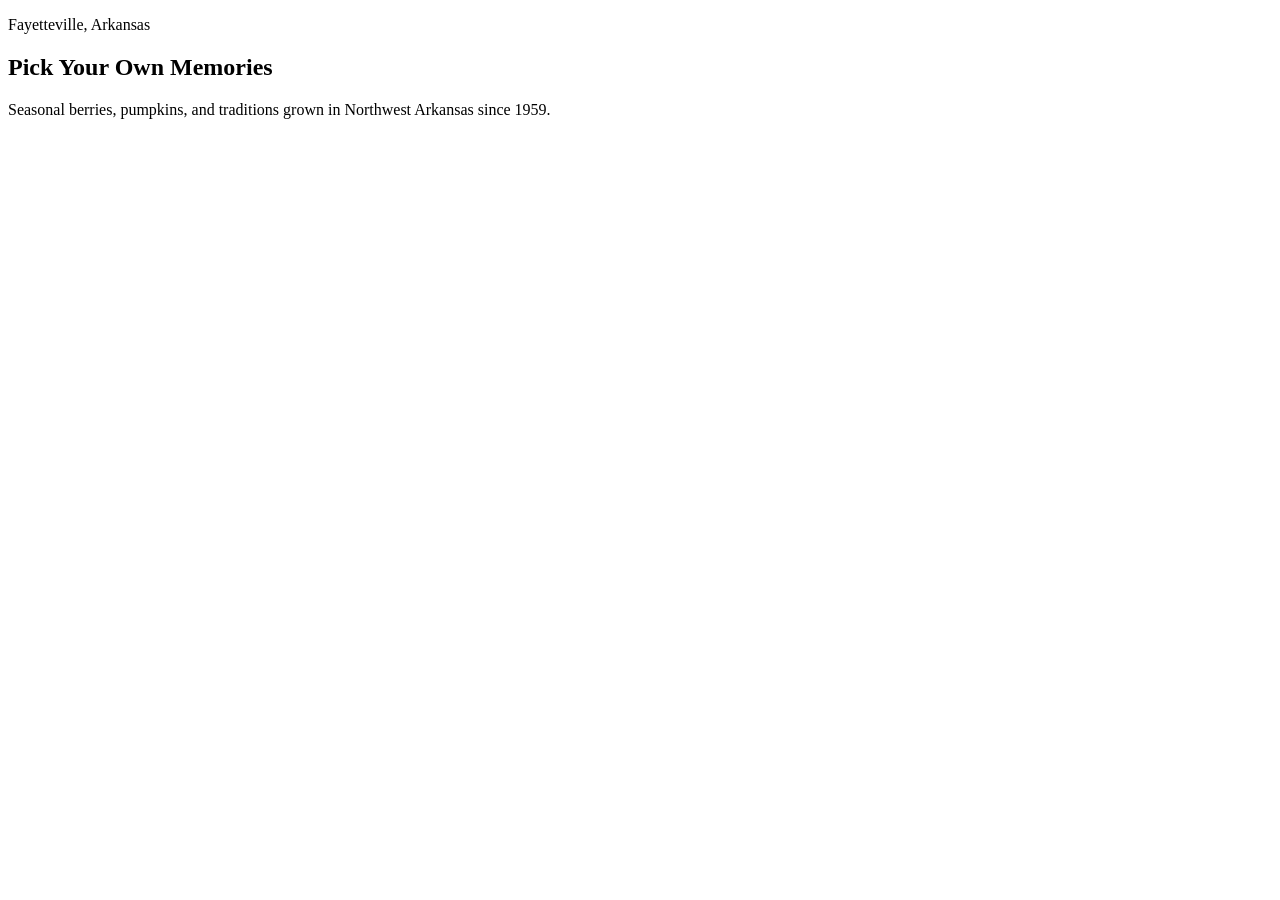
==== index.html @ 8adb9a1b "Create initial site page structure" ====
<!DOCTYPE html>
<html lang="en">
<head>
  <meta charset="UTF-8">
  <meta name="viewport" content="width=device-width, initial-scale=1.0">
  <meta name="description" content="Reagan Family Farm in Fayetteville, Arkansas — seasonal pick-your-own berries, pumpkins, and family traditions since 1959.">
  <title>Reagan Family Farm | Pick Your Own Memories</title>
  <link rel="stylesheet" href="assets/css/global.css">
  <link rel="stylesheet" href="assets/css/home.css">
</head>
<body data-root="./" data-page="home">
  <div id="site-nav"></div>

  <main>
    <section class="page-shell">
      <p class="eyebrow">Fayetteville, Arkansas</p>
      <h1>Pick Your Own Memories</h1>
      <p>Seasonal berries, pumpkins, and traditions grown in Northwest Arkansas since 1959.</p>
    </section>
  </main>

  <div id="site-footer"></div>
  <script src="assets/js/site.js"></script>
  <script src="assets/js/home.js"></script>
</body>
</html>
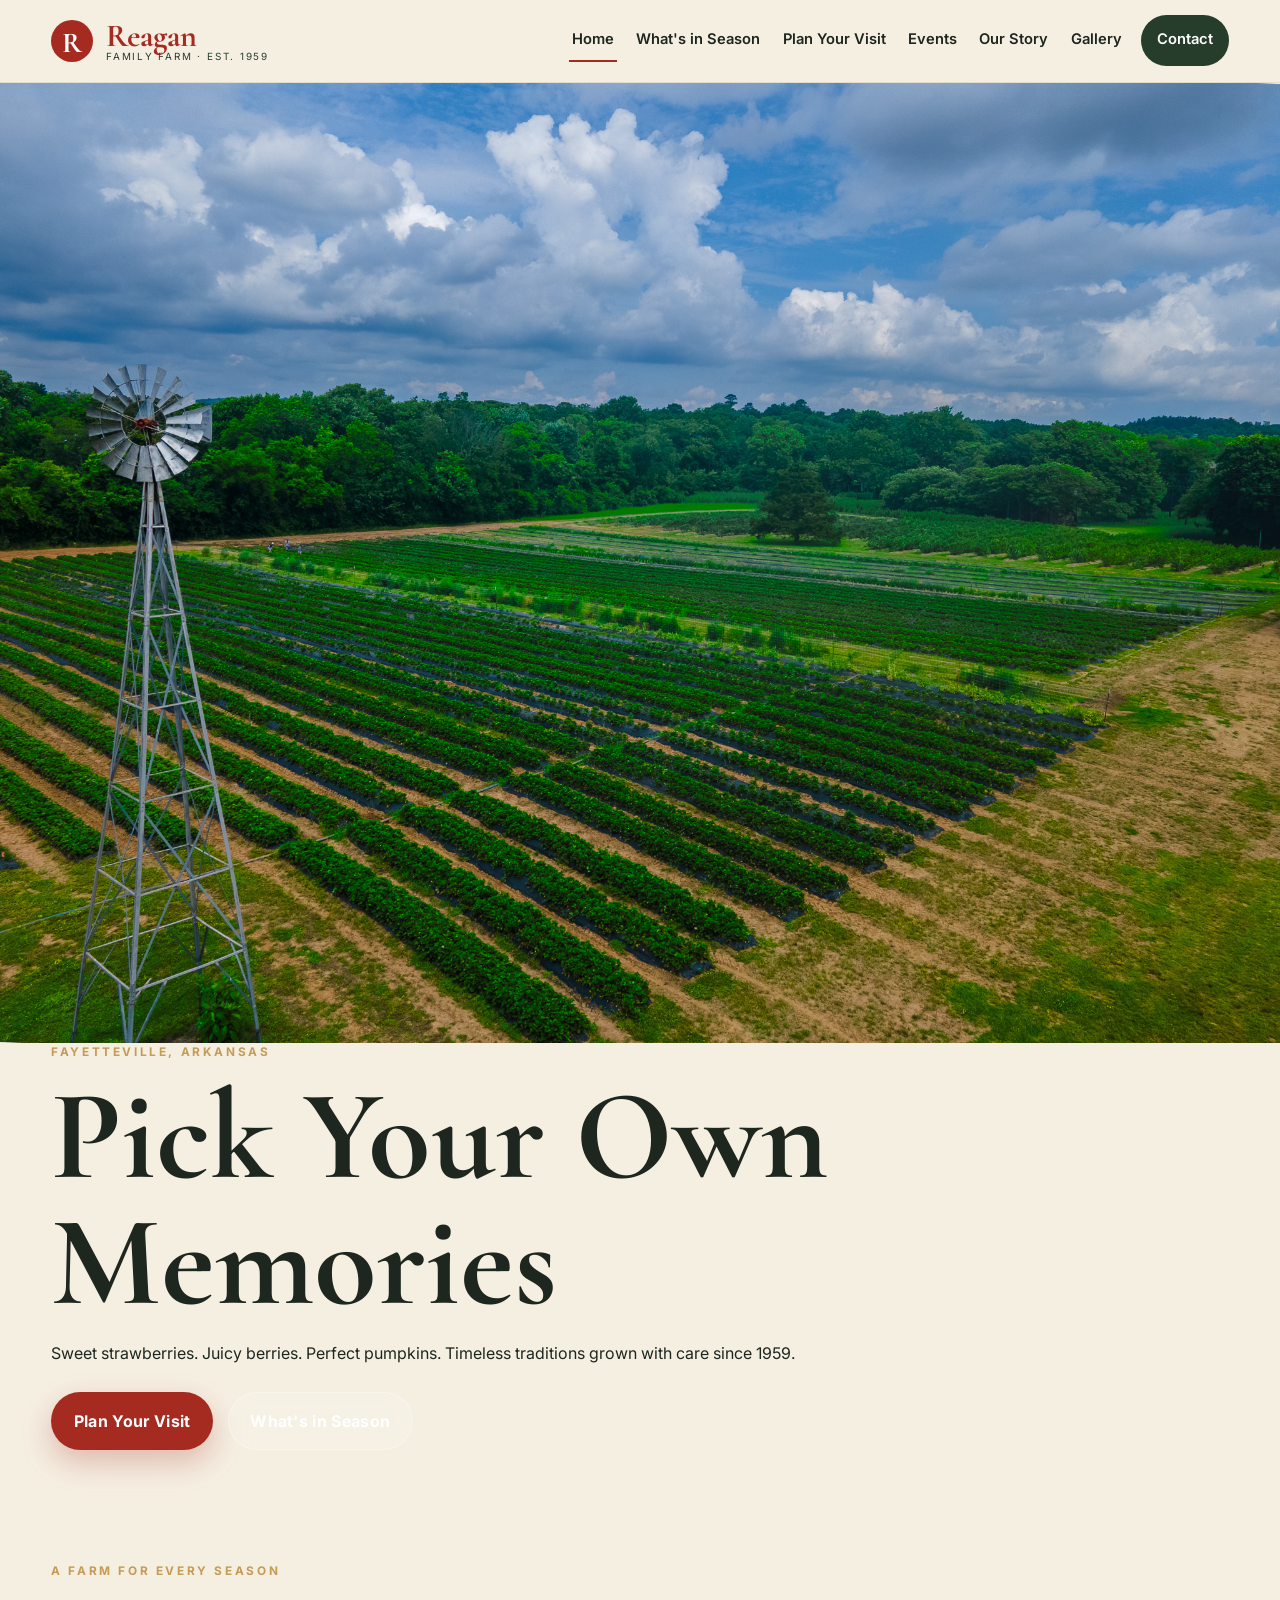
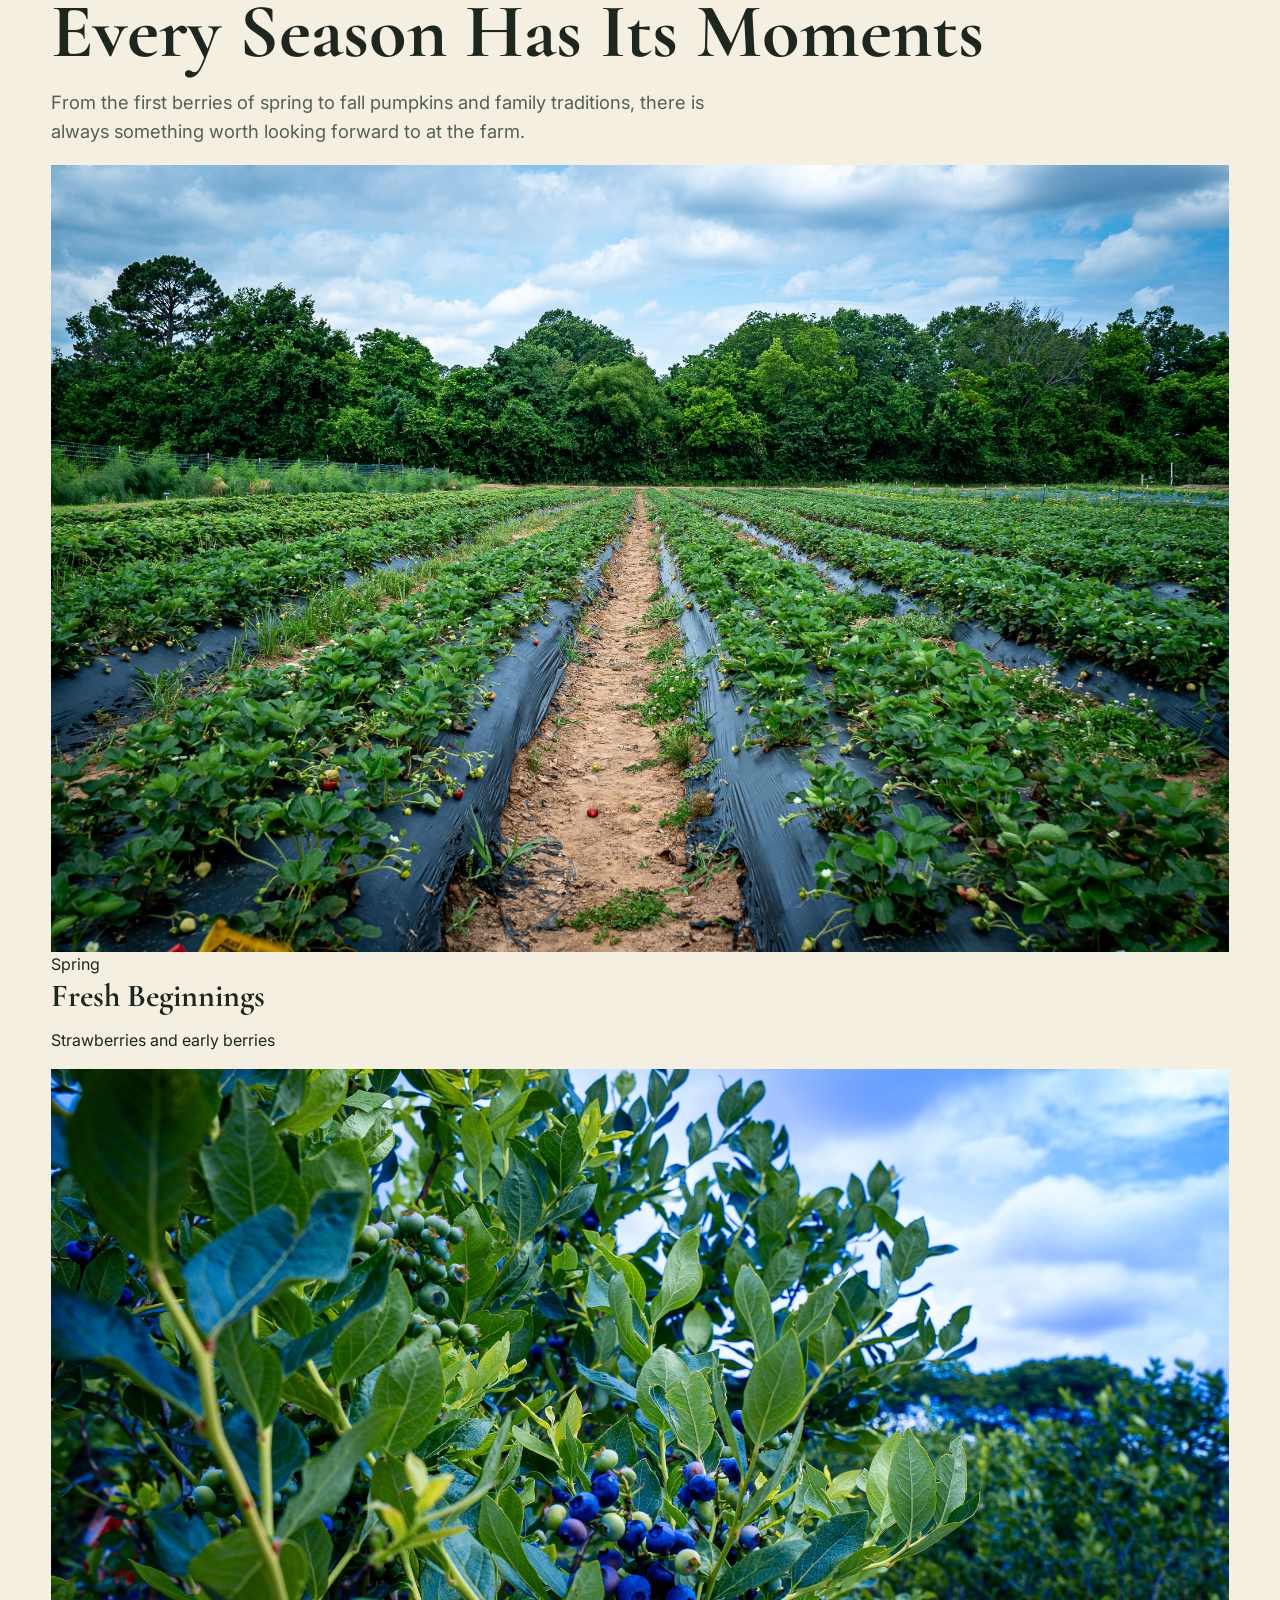
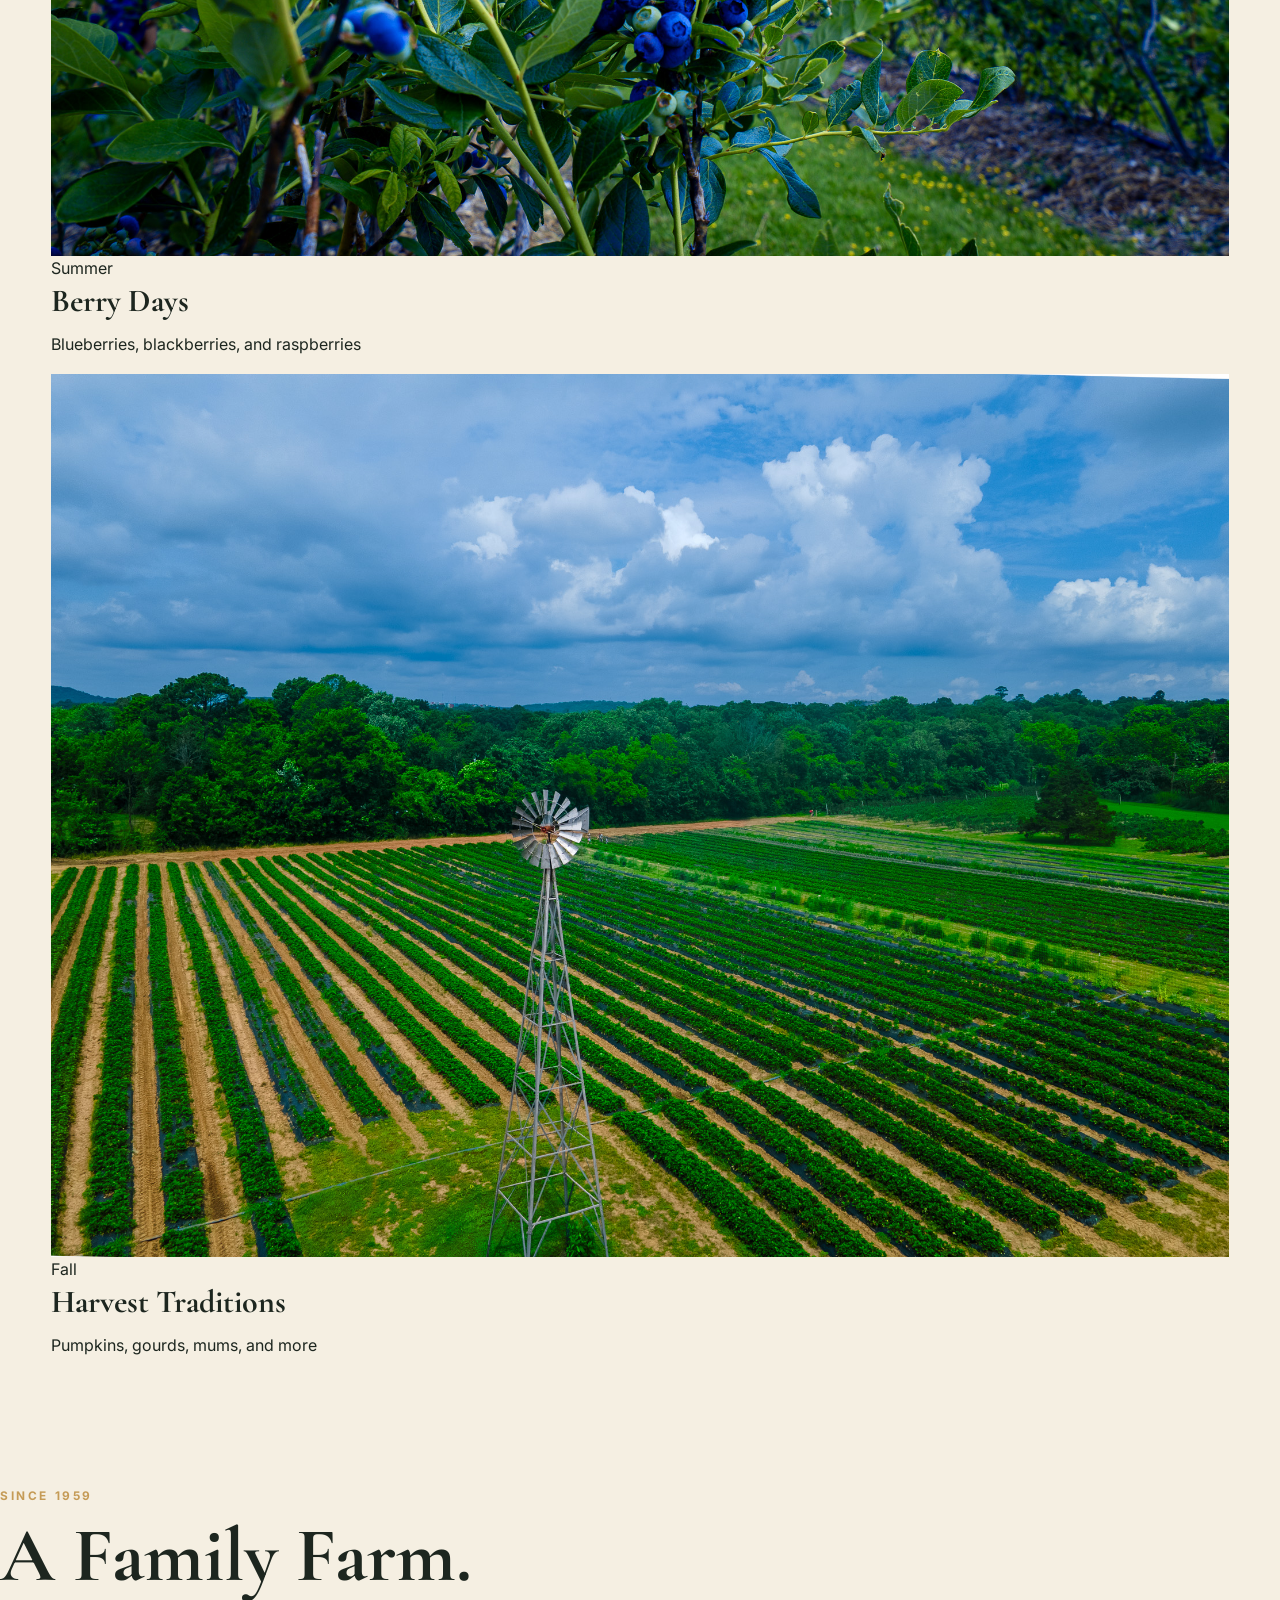
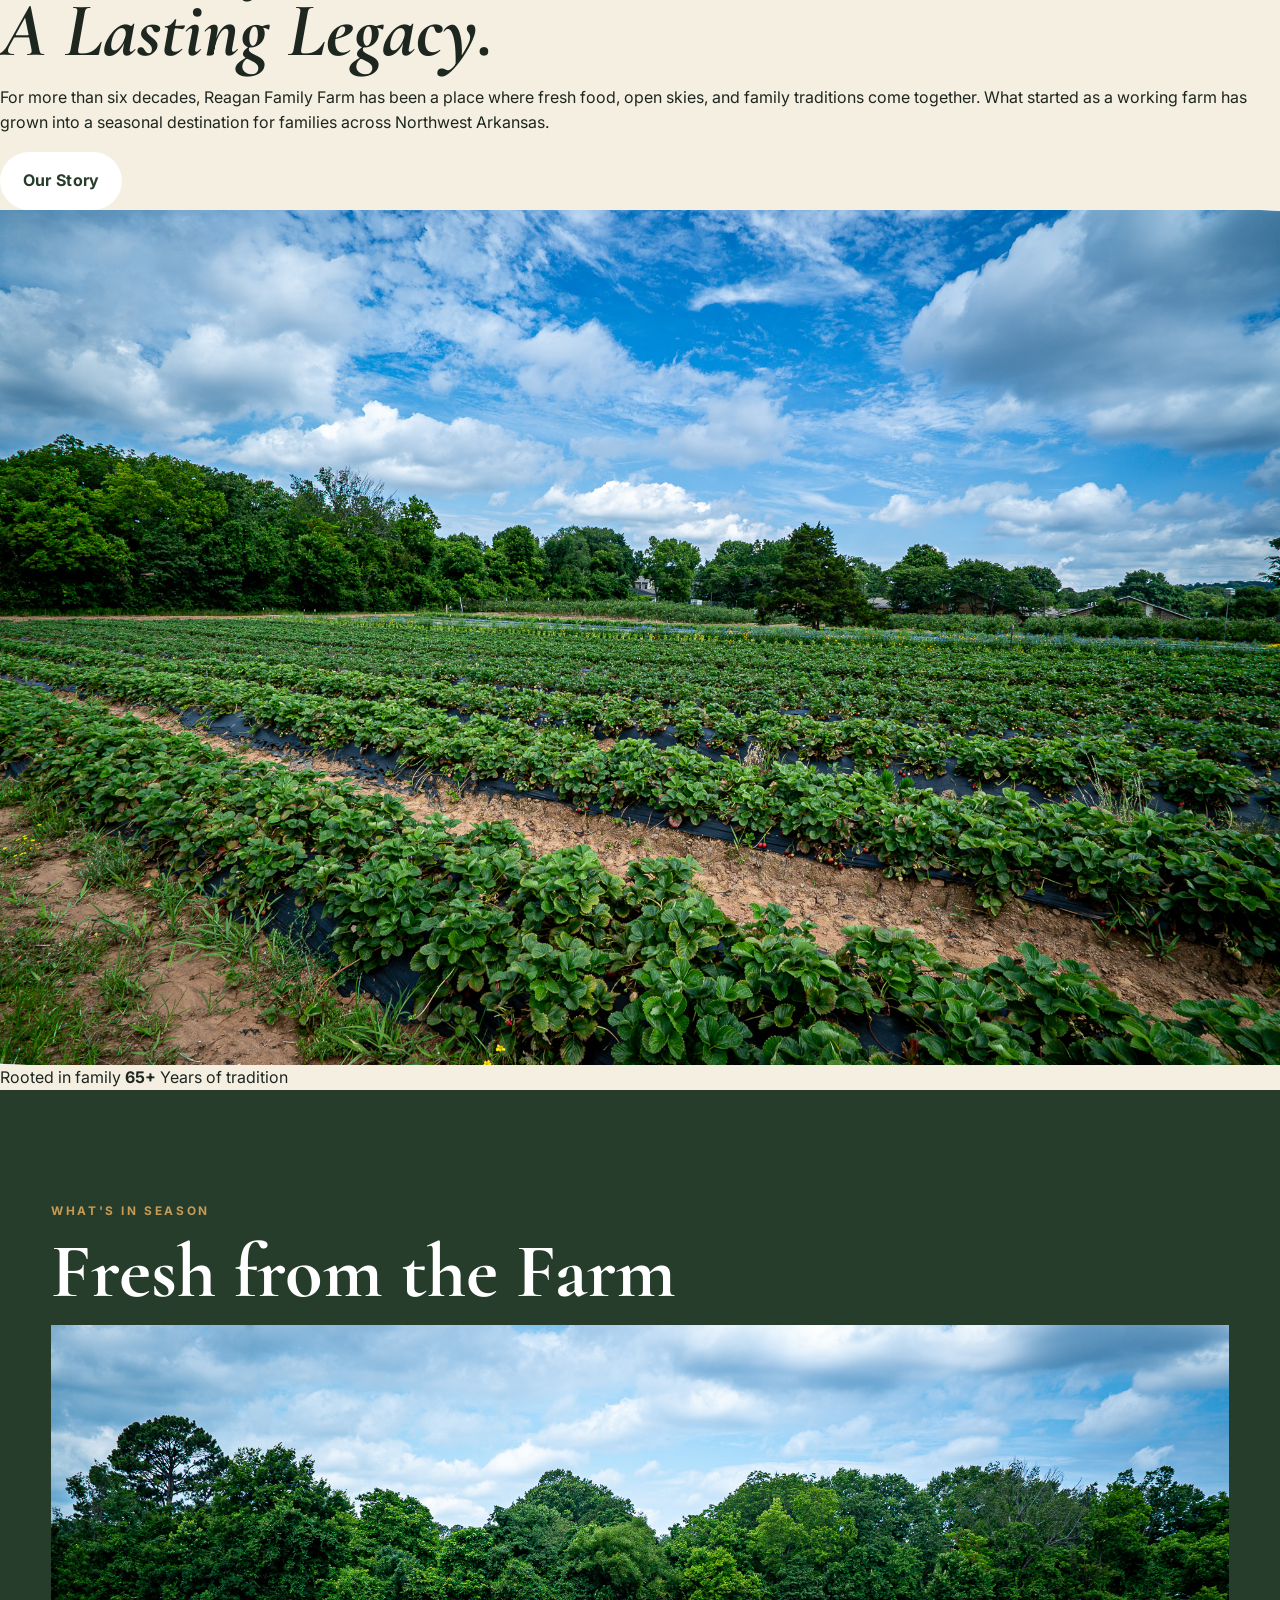
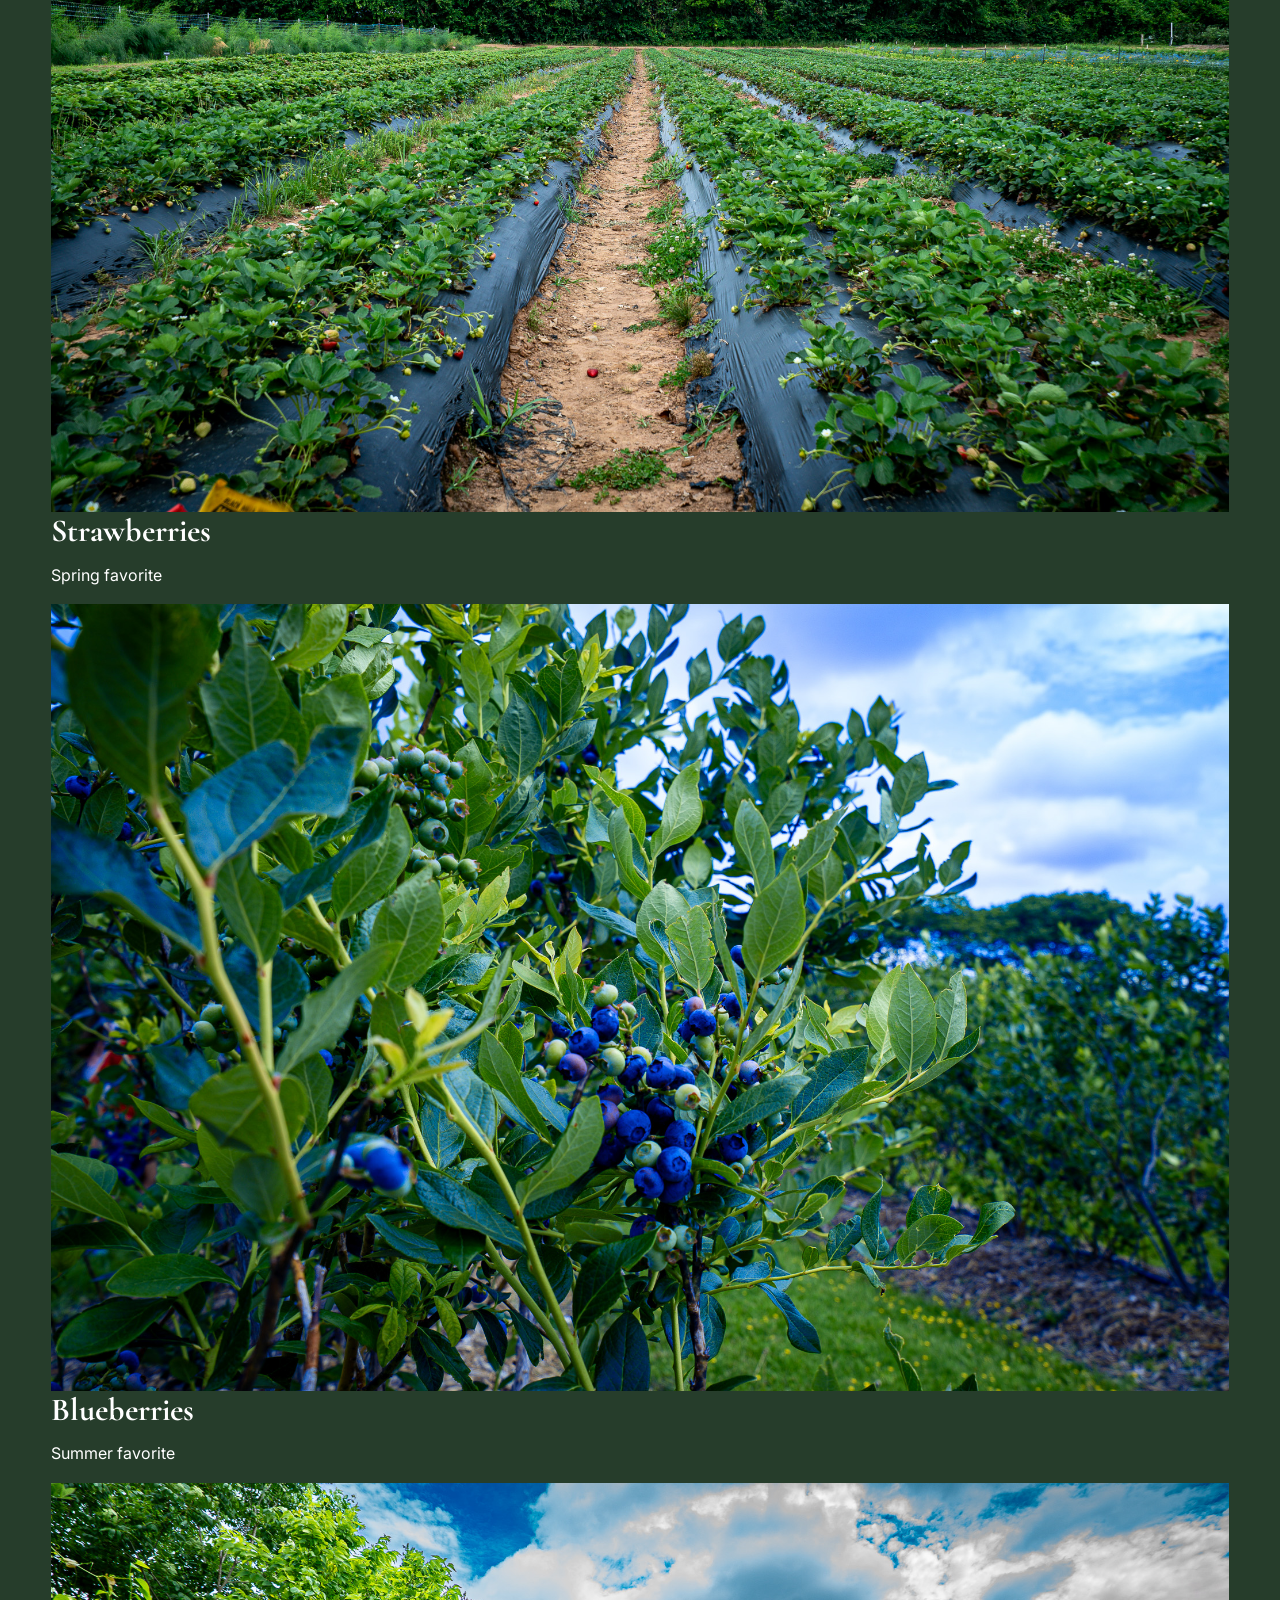
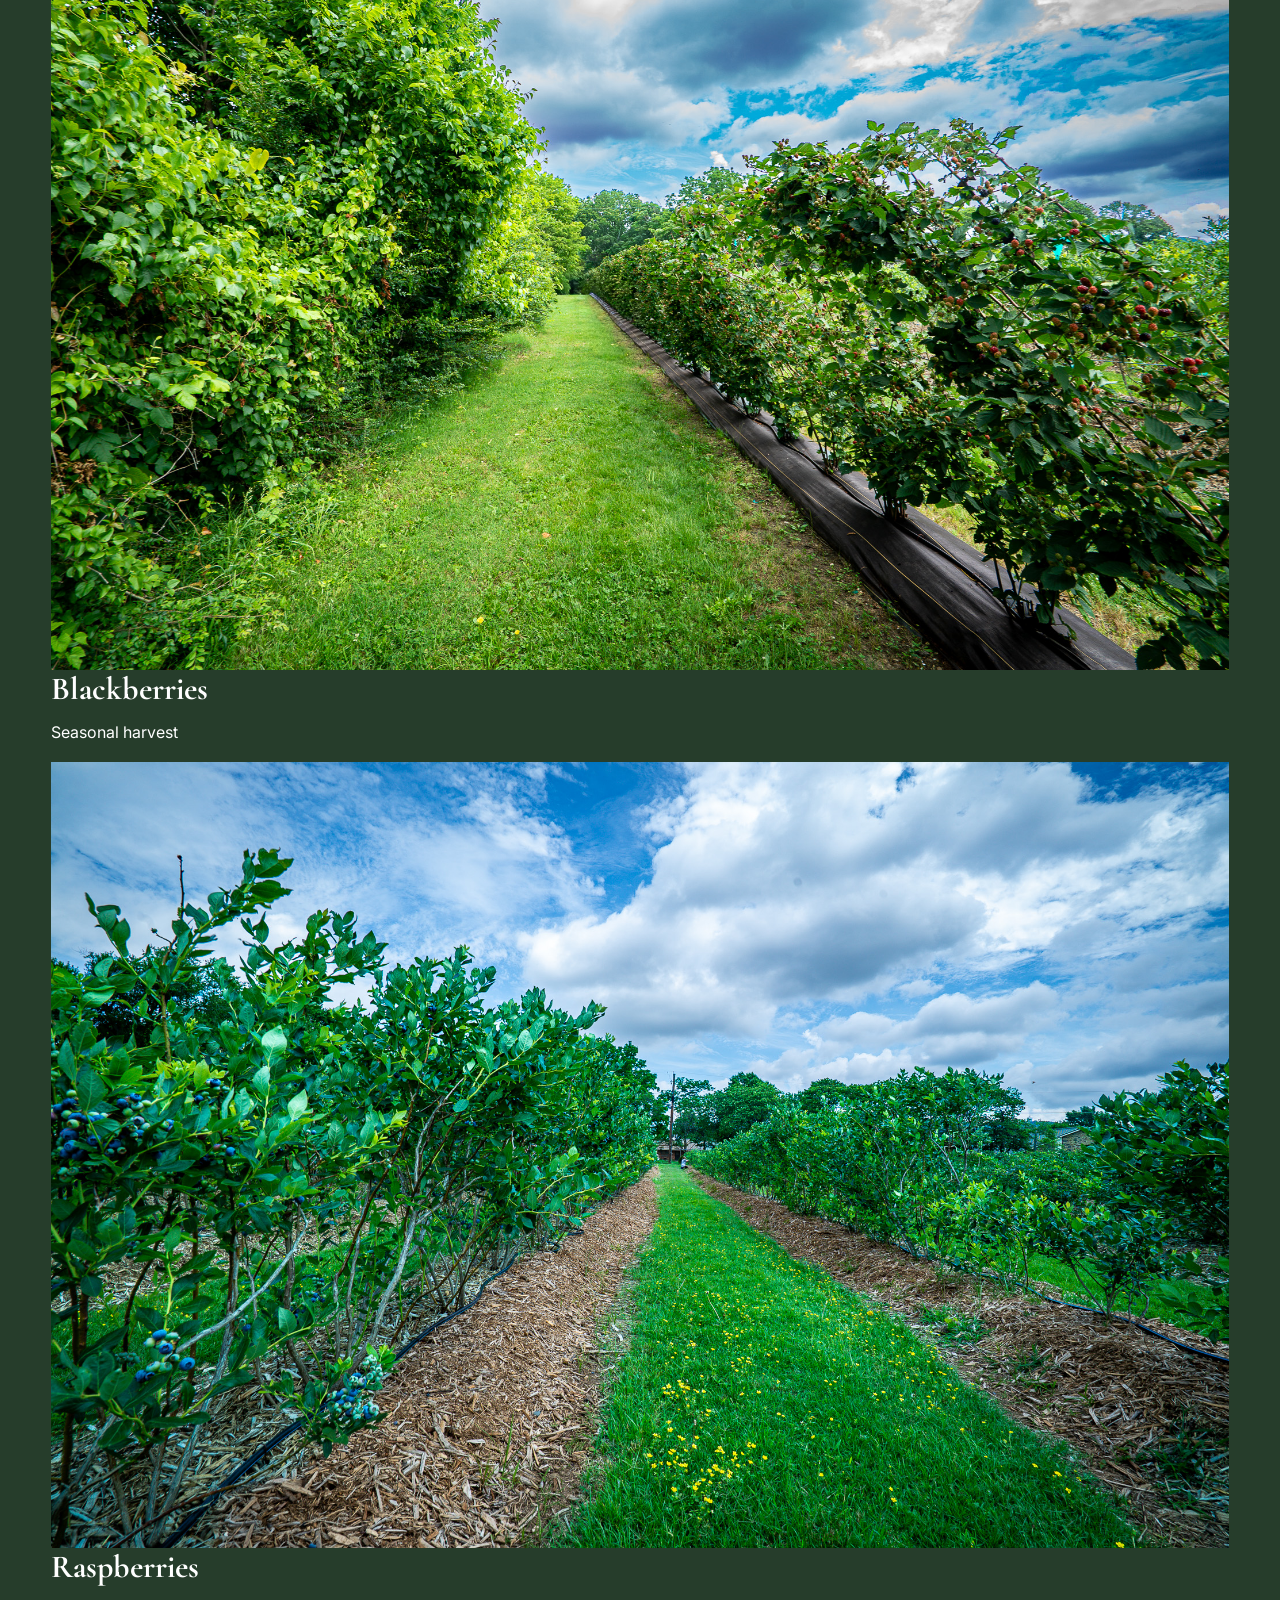
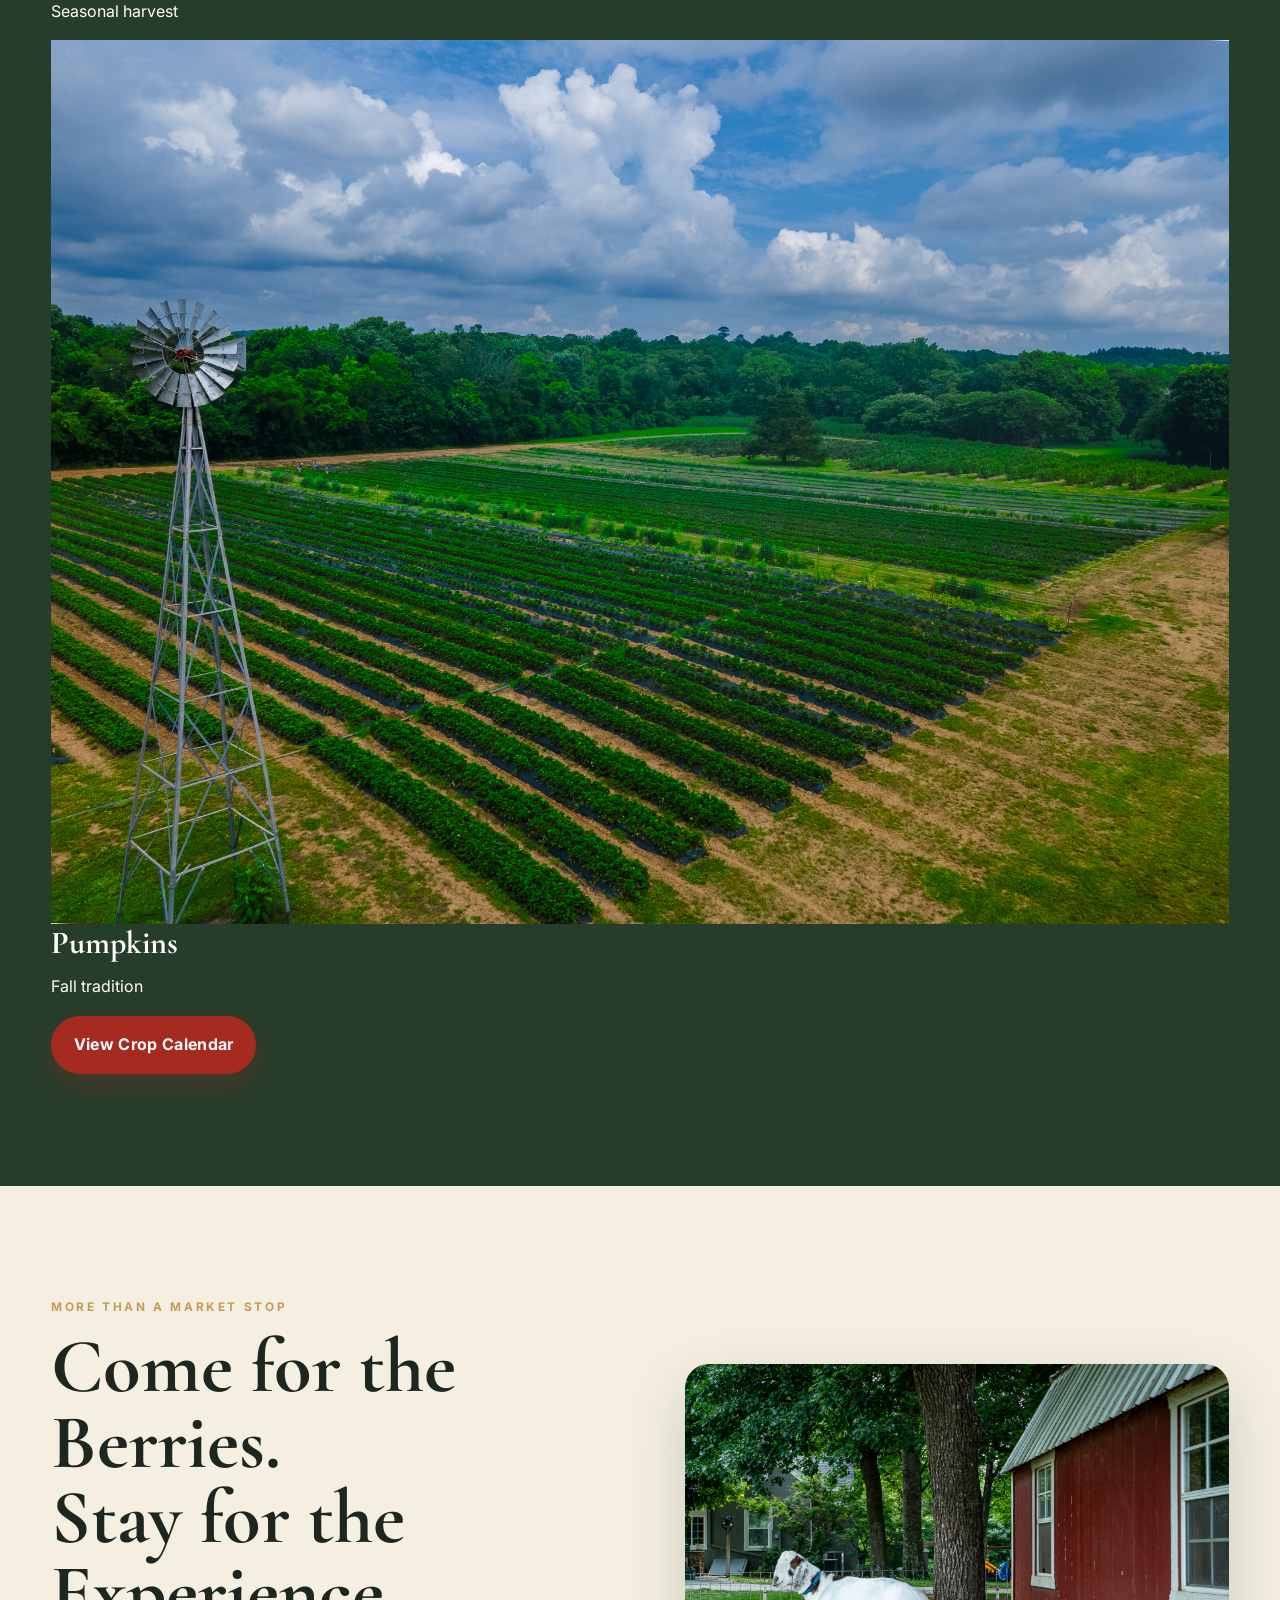
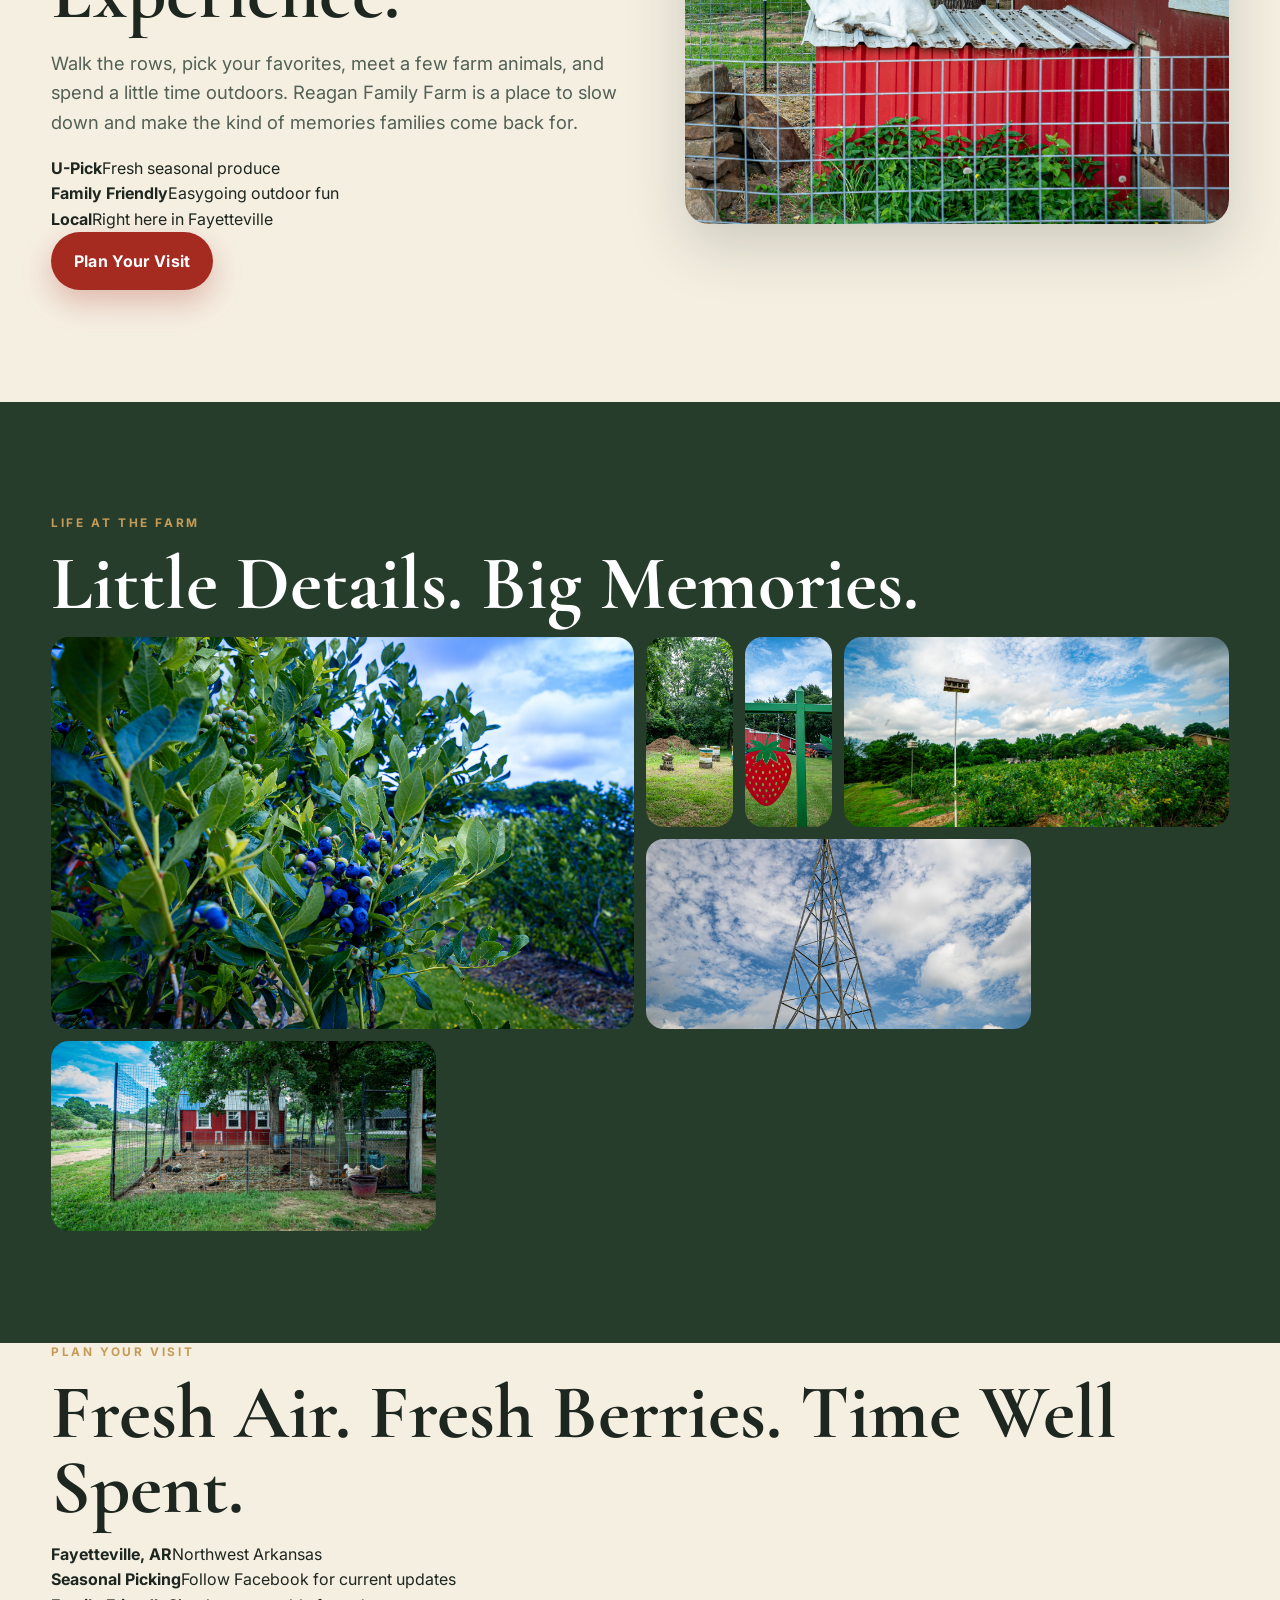
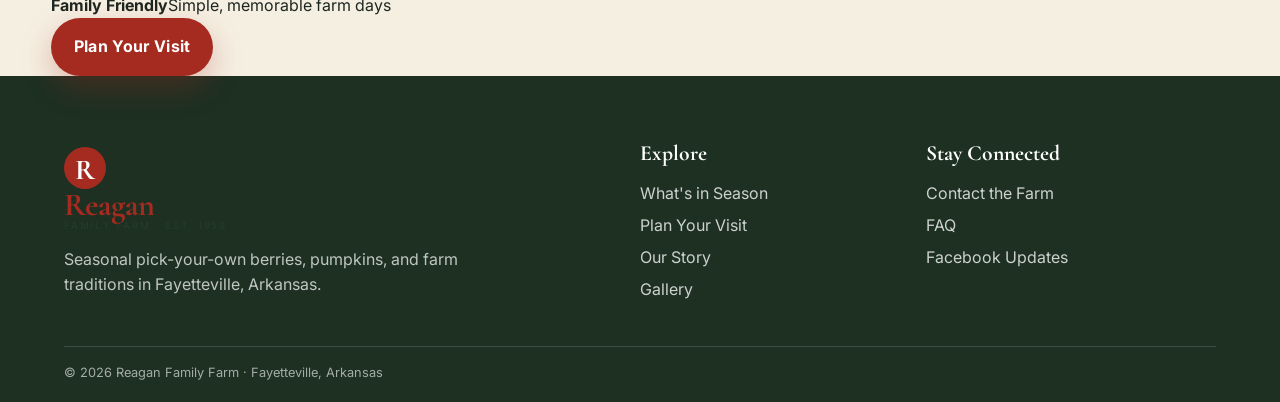
==== commit 08ea1f93: "Build cinematic Reagan Family Farm homepage" ====
--- a/index.html
+++ b/index.html
@@ -3,7 +3,7 @@
 <head>
   <meta charset="UTF-8">
   <meta name="viewport" content="width=device-width, initial-scale=1.0">
-  <meta name="description" content="Reagan Family Farm in Fayetteville, Arkansas — seasonal pick-your-own berries, pumpkins, and family traditions since 1959.">
+  <meta name="description" content="Reagan Family Farm in Fayetteville, Arkansas — seasonal pick-your-own strawberries, blueberries, blackberries, raspberries, pumpkins, and family traditions since 1959.">
   <title>Reagan Family Farm | Pick Your Own Memories</title>
   <link rel="stylesheet" href="assets/css/global.css">
   <link rel="stylesheet" href="assets/css/home.css">
@@ -12,10 +12,133 @@
   <div id="site-nav"></div>
 
   <main>
-    <section class="page-shell">
-      <p class="eyebrow">Fayetteville, Arkansas</p>
-      <h1>Pick Your Own Memories</h1>
-      <p>Seasonal berries, pumpkins, and traditions grown in Northwest Arkansas since 1959.</p>
+    <section class="hero-home">
+      <img class="hero-home-bg" src="assets/media/images/DJI_0768-HDR.jpg" alt="Reagan Family Farm fields and windmill in Fayetteville, Arkansas">
+      <div class="hero-home-overlay"></div>
+      <div class="hero-home-content container">
+        <p class="eyebrow">Fayetteville, Arkansas</p>
+        <h1>Pick Your Own<br>Memories</h1>
+        <p class="hero-copy">Sweet strawberries. Juicy berries. Perfect pumpkins. Timeless traditions grown with care since 1959.</p>
+        <div class="btns">
+          <a class="btn primary" href="visit/index.html">Plan Your Visit</a>
+          <a class="btn secondary" href="seasons/index.html">What's in Season</a>
+        </div>
+      </div>
+    </section>
+
+    <section class="season-intro section">
+      <div class="container centered">
+        <p class="eyebrow">A farm for every season</p>
+        <h2>Every Season Has Its Moments</h2>
+        <p class="lede center-lede">From the first berries of spring to fall pumpkins and family traditions, there is always something worth looking forward to at the farm.</p>
+        <div class="season-card-grid">
+          <article class="season-feature-card">
+            <img src="assets/media/images/DSC00295.jpg" alt="Strawberry rows at Reagan Family Farm">
+            <div class="season-feature-overlay"></div>
+            <div class="season-feature-copy">
+              <span>Spring</span>
+              <h3>Fresh Beginnings</h3>
+              <p>Strawberries and early berries</p>
+            </div>
+          </article>
+          <article class="season-feature-card">
+            <img src="assets/media/images/DSC00331.jpg" alt="Blueberries growing at Reagan Family Farm">
+            <div class="season-feature-overlay"></div>
+            <div class="season-feature-copy">
+              <span>Summer</span>
+              <h3>Berry Days</h3>
+              <p>Blueberries, blackberries, and raspberries</p>
+            </div>
+          </article>
+          <article class="season-feature-card">
+            <img src="assets/media/images/DJI_0758-HDR.jpg" alt="Fields and windmill at Reagan Family Farm">
+            <div class="season-feature-overlay"></div>
+            <div class="season-feature-copy">
+              <span>Fall</span>
+              <h3>Harvest Traditions</h3>
+              <p>Pumpkins, gourds, mums, and more</p>
+            </div>
+          </article>
+        </div>
+      </div>
+    </section>
+
+    <section class="legacy-band">
+      <div class="legacy-copy">
+        <p class="eyebrow">Since 1959</p>
+        <h2>A Family Farm.<br><em>A Lasting Legacy.</em></h2>
+        <p>For more than six decades, Reagan Family Farm has been a place where fresh food, open skies, and family traditions come together. What started as a working farm has grown into a seasonal destination for families across Northwest Arkansas.</p>
+        <a class="btn light" href="story/index.html">Our Story</a>
+      </div>
+      <div class="legacy-photo-wrap">
+        <img src="assets/media/images/DSC00289-HDR.jpg" alt="Reagan Family Farm barn and strawberry field">
+      </div>
+      <div class="legacy-stat">
+        <span>Rooted in family</span>
+        <strong>65+</strong>
+        <span>Years of tradition</span>
+      </div>
+    </section>
+
+    <section class="now-picking section dark">
+      <div class="container centered">
+        <p class="eyebrow">What's in season</p>
+        <h2>Fresh from the Farm</h2>
+        <div class="picking-grid">
+          <article class="picking-card"><img src="assets/media/images/DSC00295.jpg" alt="Strawberries"><div><h3>Strawberries</h3><p>Spring favorite</p></div></article>
+          <article class="picking-card"><img src="assets/media/images/DSC00331.jpg" alt="Blueberries"><div><h3>Blueberries</h3><p>Summer favorite</p></div></article>
+          <article class="picking-card"><img src="assets/media/images/DSC00328.jpg" alt="Blueberry rows"><div><h3>Blackberries</h3><p>Seasonal harvest</p></div></article>
+          <article class="picking-card"><img src="assets/media/images/DSC00332.jpg" alt="Berry rows"><div><h3>Raspberries</h3><p>Seasonal harvest</p></div></article>
+          <article class="picking-card"><img src="assets/media/images/DJI_0768-HDR.jpg" alt="Pumpkin season at the farm"><div><h3>Pumpkins</h3><p>Fall tradition</p></div></article>
+        </div>
+        <a class="btn primary" href="seasons/index.html">View Crop Calendar</a>
+      </div>
+    </section>
+
+    <section class="experience-grid-section section">
+      <div class="container grid-2">
+        <div>
+          <p class="eyebrow">More than a market stop</p>
+          <h2>Come for the Berries.<br>Stay for the Experience.</h2>
+          <p class="lede">Walk the rows, pick your favorites, meet a few farm animals, and spend a little time outdoors. Reagan Family Farm is a place to slow down and make the kind of memories families come back for.</p>
+          <div class="mini-feature-grid">
+            <div class="mini-feature"><strong>U-Pick</strong><span>Fresh seasonal produce</span></div>
+            <div class="mini-feature"><strong>Family Friendly</strong><span>Easygoing outdoor fun</span></div>
+            <div class="mini-feature"><strong>Local</strong><span>Right here in Fayetteville</span></div>
+          </div>
+          <a class="btn primary" href="visit/index.html">Plan Your Visit</a>
+        </div>
+        <img class="feature-img" src="assets/media/images/DSC00336.jpg" alt="Goat at Reagan Family Farm">
+      </div>
+    </section>
+
+    <section class="farm-details section dark">
+      <div class="container">
+        <div class="centered">
+          <p class="eyebrow">Life at the farm</p>
+          <h2>Little Details. Big Memories.</h2>
+        </div>
+        <div class="gallery-grid home-gallery">
+          <img class="w6 h2" src="assets/media/images/DSC00331.jpg" alt="Blueberries at Reagan Family Farm">
+          <img class="w3" src="assets/media/images/DSC00343.jpg" alt="Beehives at Reagan Family Farm">
+          <img class="w3" src="assets/media/images/DSC00342.jpg" alt="Berry sign at Reagan Family Farm">
+          <img class="w4" src="assets/media/images/DSC00320.jpg" alt="Goat at Reagan Family Farm">
+          <img class="w4" src="assets/media/images/DSC00282.jpg" alt="Windmill at Reagan Family Farm">
+          <img class="w4" src="assets/media/images/DSC00298.jpg" alt="Chicken coop at Reagan Family Farm">
+        </div>
+      </div>
+    </section>
+
+    <section class="visit-strip">
+      <div class="container visit-strip-grid">
+        <div><p class="eyebrow">Plan your visit</p><h2>Fresh Air. Fresh Berries. Time Well Spent.</h2></div>
+        <div class="visit-points">
+          <div><strong>Fayetteville, AR</strong><span>Northwest Arkansas</span></div>
+          <div><strong>Seasonal Picking</strong><span>Follow Facebook for current updates</span></div>
+          <div><strong>Family Friendly</strong><span>Simple, memorable farm days</span></div>
+        </div>
+        <a class="btn primary" href="visit/index.html">Plan Your Visit</a>
+      </div>
     </section>
   </main>
 
--- a/assets/css/global.css
+++ b/assets/css/global.css
@@ -0,0 +1,3 @@
+@import url('https://fonts.googleapis.com/css2?family=Cormorant+Garamond:wght@500;600;700&family=Inter:wght@400;500;600;700&display=swap');
+:root{--cream:#f5efe2;--cream2:#fffaf0;--green:#263d2b;--green2:#38583c;--red:#a52b21;--gold:#c59b56;--ink:#1d261f;--muted:#667168;--shadow:0 22px 60px rgba(22,38,28,.18);--radius:24px}
+*{box-sizing:border-box}html{scroll-behavior:smooth}body{margin:0;background:var(--cream);color:var(--ink);font-family:Inter,Arial,sans-serif;line-height:1.6}a{color:inherit;text-decoration:none}img{max-width:100%;display:block}button{font:inherit}.container{width:min(1180px,92vw);margin:auto}.section{padding:7rem 0}.section.dark{background:var(--green);color:#fff}.eyebrow{margin:0 0 .8rem;font-size:.74rem;letter-spacing:.22em;text-transform:uppercase;font-weight:700;color:var(--gold)}h1,h2,h3{font-family:"Cormorant Garamond",serif;line-height:.98;margin:.2rem 0 1rem}h1{font-size:clamp(4rem,10vw,8rem)}h2{font-size:clamp(3rem,6vw,5.5rem)}h3{font-size:2rem}.lede{font-size:1.15rem;max-width:680px;color:#526055}.dark .lede{color:rgba(255,255,255,.76)}.btns{display:flex;flex-wrap:wrap;gap:.9rem;margin-top:1.6rem}.btn{display:inline-flex;align-items:center;justify-content:center;padding:.95rem 1.35rem;border-radius:999px;font-weight:700;letter-spacing:.02em;transition:.25s;border:1px solid transparent}.btn.primary{background:var(--red);color:#fff;box-shadow:0 12px 30px rgba(165,43,33,.28)}.btn.secondary{background:rgba(255,255,255,.12);color:#fff;border-color:rgba(255,255,255,.34);backdrop-filter:blur(10px)}.btn.light{background:#fff;color:var(--green)}.btn:hover{transform:translateY(-3px)}.site-header{position:sticky;top:0;z-index:80;display:flex;align-items:center;justify-content:space-between;gap:1rem;padding:.95rem 4vw;background:rgba(245,239,226,.9);backdrop-filter:blur(18px);border-bottom:1px solid rgba(38,61,43,.1)}.brand,.footer-brand{display:flex;align-items:center;gap:.8rem}.brand-mark{width:42px;height:42px;border-radius:50%;display:grid;place-items:center;background:var(--red);color:#fff;font-family:"Cormorant Garamond",serif;font-size:1.8rem;font-weight:700}.brand-copy{display:grid;line-height:1}.brand-name{font-family:"Cormorant Garamond",serif;font-size:2rem;color:var(--red);font-weight:700}.brand-subtitle{font-size:.62rem;letter-spacing:.18em;text-transform:uppercase;color:var(--green)}.primary-navigation{display:flex;align-items:center;gap:1rem;font-size:.92rem;font-weight:600}.primary-navigation a{padding:.55rem .2rem;border-bottom:2px solid transparent}.primary-navigation a[aria-current="page"]{border-color:var(--red)}.nav-cta{padding:.8rem 1rem!important;background:var(--green);color:#fff;border-radius:999px}.nav-toggle{display:none;background:none;border:1px solid rgba(38,61,43,.25);border-radius:999px;padding:.55rem .8rem}.hero{min-height:92vh;position:relative;display:flex;align-items:flex-end;color:#fff;overflow:hidden}.hero::before,.page-hero::before{content:"";position:absolute;inset:0;background:linear-gradient(90deg,rgba(16,28,20,.78),rgba(16,28,20,.26) 56%,rgba(16,28,20,.15))}.hero::after{content:"";position:absolute;inset:0;background:linear-gradient(180deg,transparent 55%,rgba(16,28,20,.62))}.hero-bg,.page-hero-bg{position:absolute;inset:0;width:100%;height:100%;object-fit:cover}.hero-content,.page-hero-content{position:relative;z-index:2}.hero-content{width:min(780px,92vw);margin:0 auto 8vh 6vw}.hero-kicker{display:inline-flex;gap:.7rem;align-items:center;margin-bottom:1rem;padding:.55rem .8rem;border:1px solid rgba(255,255,255,.24);border-radius:999px;background:rgba(255,255,255,.08);backdrop-filter:blur(8px);font-size:.78rem;letter-spacing:.16em;text-transform:uppercase}.hero p{font-size:1.18rem;max-width:650px;color:rgba(255,255,255,.86)}.status-strip{margin-top:-3.3rem;position:relative;z-index:5}.status-card{display:grid;grid-template-columns:1.2fr repeat(4,1fr);gap:1px;background:rgba(38,61,43,.14);border-radius:20px;overflow:hidden;box-shadow:var(--shadow)}.status-card>*{background:#fff;padding:1rem}.status-card strong{display:block;color:var(--green)}.pill{display:inline-flex;padding:.3rem .6rem;border-radius:999px;background:#eaf4e9;color:#2f6539;font-size:.75rem;font-weight:700}.grid-2{display:grid;grid-template-columns:1.05fr .95fr;gap:2rem;align-items:center}.grid-3{display:grid;grid-template-columns:repeat(3,1fr);gap:1.2rem}.card{background:#fff;border-radius:var(--radius);overflow:hidden;box-shadow:var(--shadow)}.card img{width:100%;height:250px;object-fit:cover}.card-body{padding:1.3rem}.feature-img{border-radius:var(--radius);box-shadow:var(--shadow);min-height:460px;object-fit:cover}.split-banner{display:grid;grid-template-columns:1.15fr .85fr;min-height:560px}.split-banner>div{padding:5rem 6vw;display:flex;flex-direction:column;justify-content:center}.split-banner img{width:100%;height:100%;object-fit:cover}.stat-grid{display:grid;grid-template-columns:repeat(3,1fr);gap:1rem;margin-top:2rem}.stat{padding:1.25rem;background:rgba(255,255,255,.08);border:1px solid rgba(255,255,255,.12);border-radius:18px}.stat b{display:block;font-family:"Cormorant Garamond";font-size:2.3rem}.gallery-grid{display:grid;grid-template-columns:repeat(12,1fr);grid-auto-rows:190px;gap:12px}.gallery-grid img{width:100%;height:100%;object-fit:cover;border-radius:18px}.gallery-grid .w6{grid-column:span 6}.gallery-grid .w4{grid-column:span 4}.gallery-grid .h2{grid-row:span 2}.page-hero{position:relative;min-height:58vh;display:flex;align-items:flex-end;color:#fff;overflow:hidden}.page-hero-content{width:min(850px,92vw);padding:0 0 4rem 6vw}.content-card{background:#fff;padding:2rem;border-radius:var(--radius);box-shadow:var(--shadow)}.info-grid{display:grid;grid-template-columns:repeat(3,1fr);gap:1rem}.info-card{background:#fff;padding:1.4rem;border-radius:20px;box-shadow:0 12px 30px rgba(29,38,31,.08)}.faq{display:grid;gap:.8rem}.faq details{background:#fff;border-radius:18px;padding:1rem 1.1rem;box-shadow:0 10px 24px rgba(29,38,31,.06)}.faq summary{font-weight:700;cursor:pointer}.site-footer{background:#1d3022;color:#fff;padding:4rem 5vw 1.2rem}.footer-grid{display:grid;grid-template-columns:1.5fr .7fr .8fr;gap:2rem}.footer-grid h3{font-size:1.35rem}.footer-grid a{display:block;margin:.4rem 0;color:rgba(255,255,255,.78)}.footer-intro{max-width:420px;color:rgba(255,255,255,.72)}.footer-meta{margin-top:2rem;padding-top:1rem;border-top:1px solid rgba(255,255,255,.14);font-size:.8rem;color:rgba(255,255,255,.6)}@media(max-width:900px){.primary-navigation{display:none;width:100%;flex-direction:column;align-items:flex-start;padding-top:1rem}.primary-navigation.is-open{display:flex}.nav-toggle{display:block}.site-header{flex-wrap:wrap}.grid-2,.split-banner,.footer-grid{grid-template-columns:1fr}.status-card{grid-template-columns:1fr 1fr}.status-card>*:first-child{grid-column:1/-1}.grid-3,.info-grid{grid-template-columns:1fr}.gallery-grid{grid-template-columns:1fr;grid-auto-rows:230px}.gallery-grid>*{grid-column:1!important;grid-row:auto!important}.hero-content{margin:0 auto 8vh 4vw}.page-hero-content{padding-left:4vw}.section{padding:5rem 0}}
--- a/assets/css/home.css
+++ b/assets/css/home.css
@@ -0,0 +1 @@
+/* Homepage-specific styles will be built after the final media set is uploaded. */
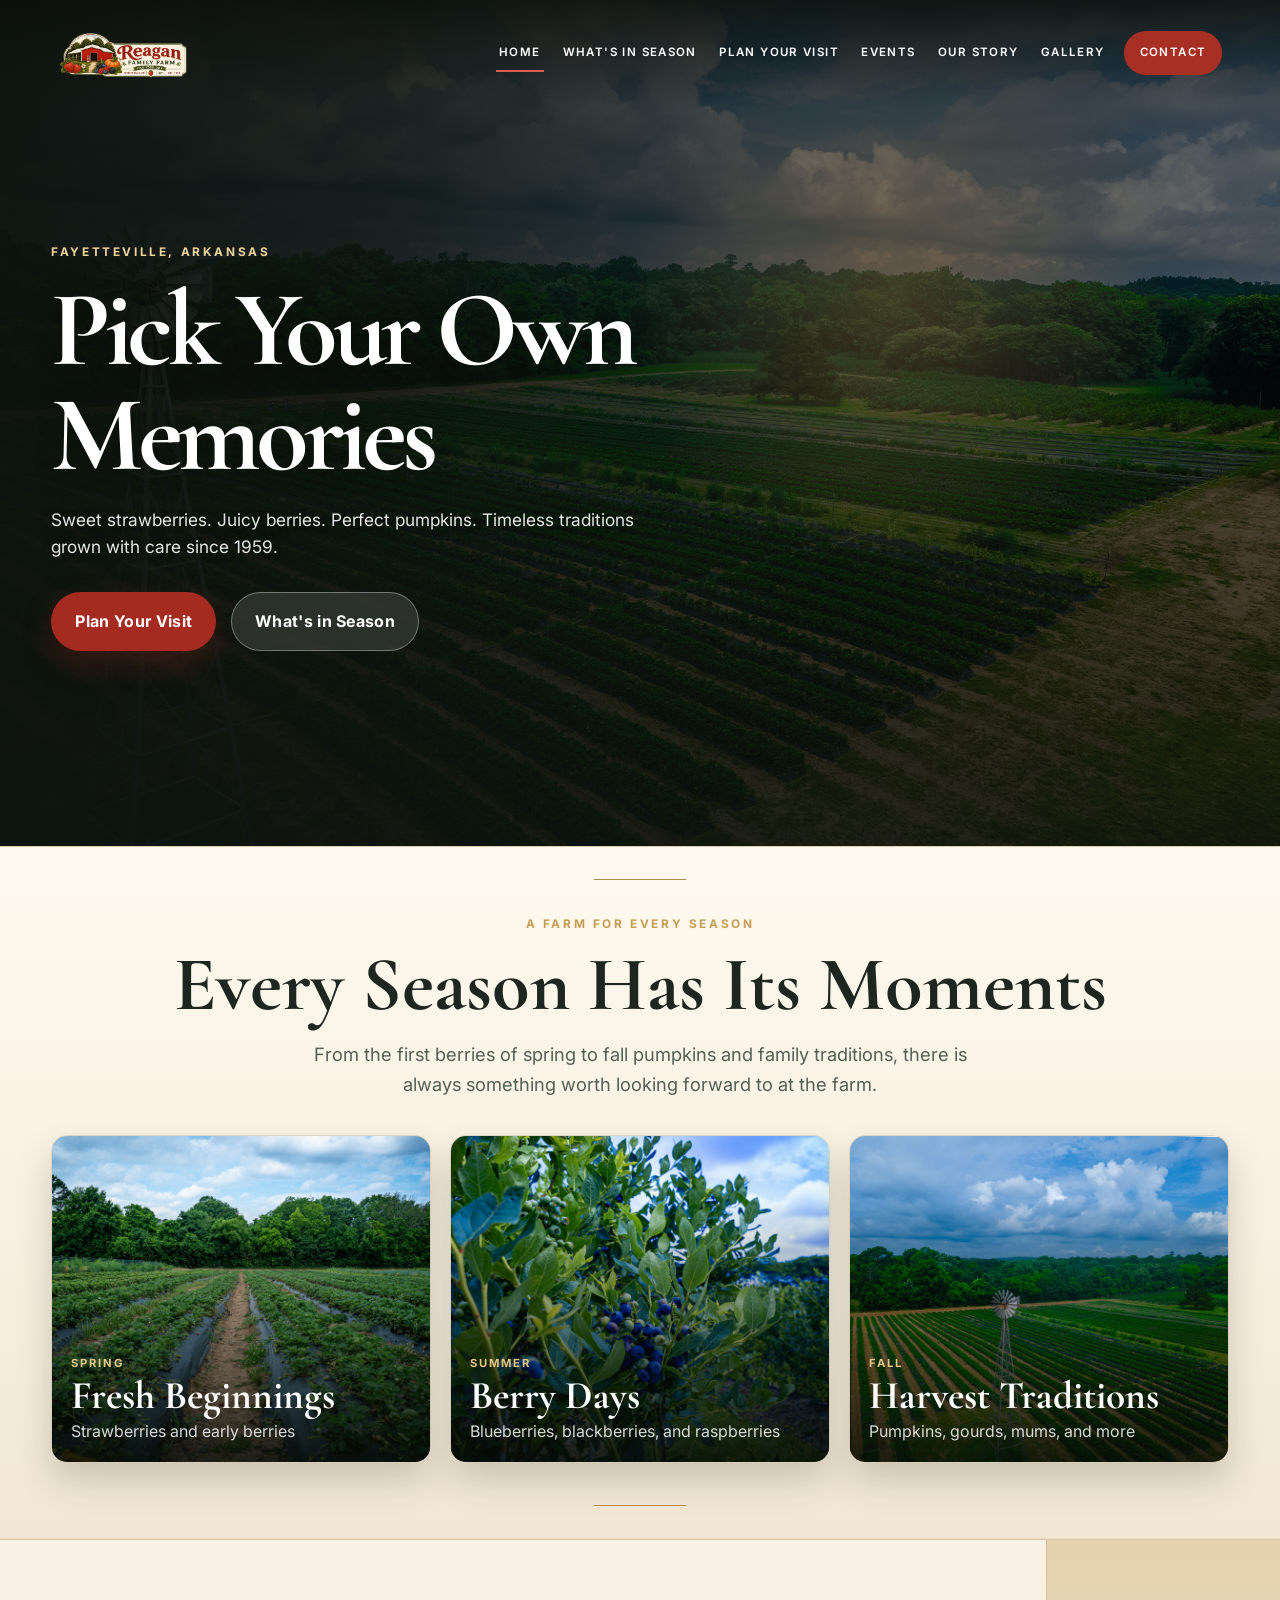
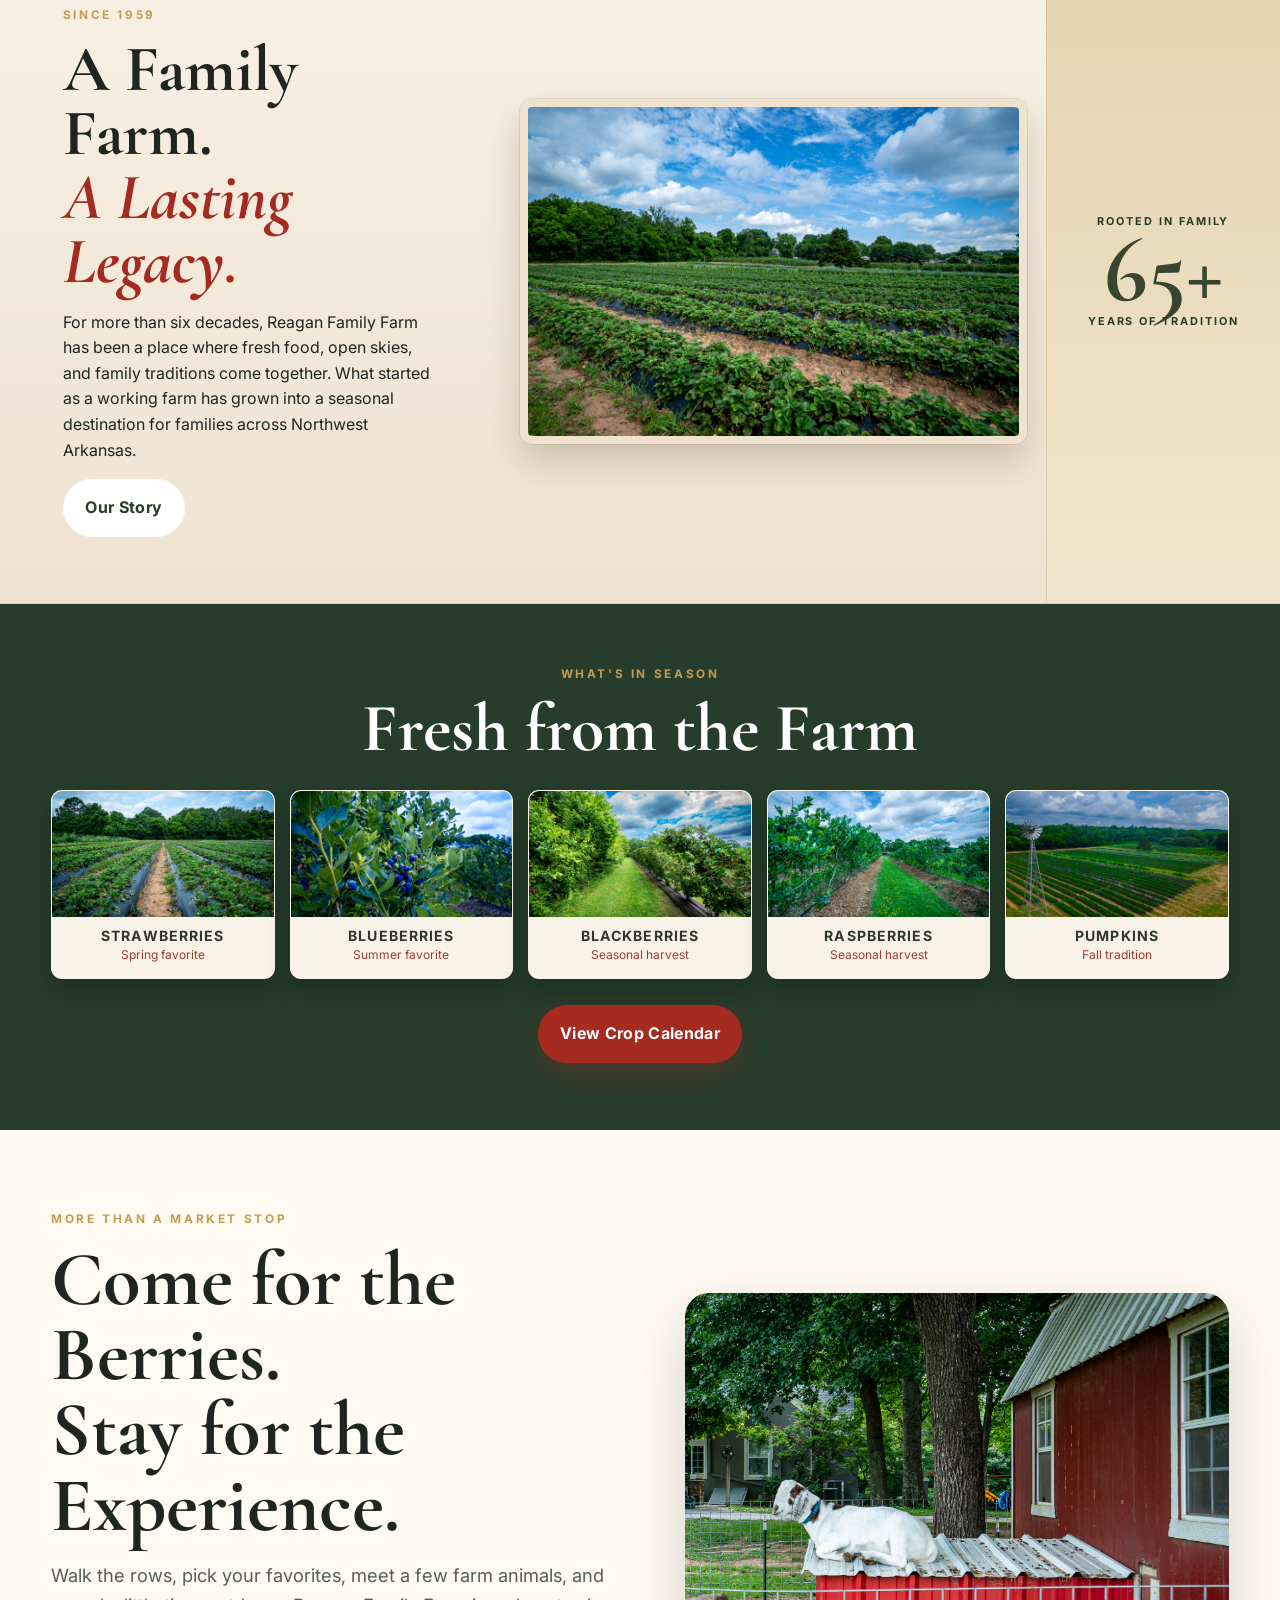
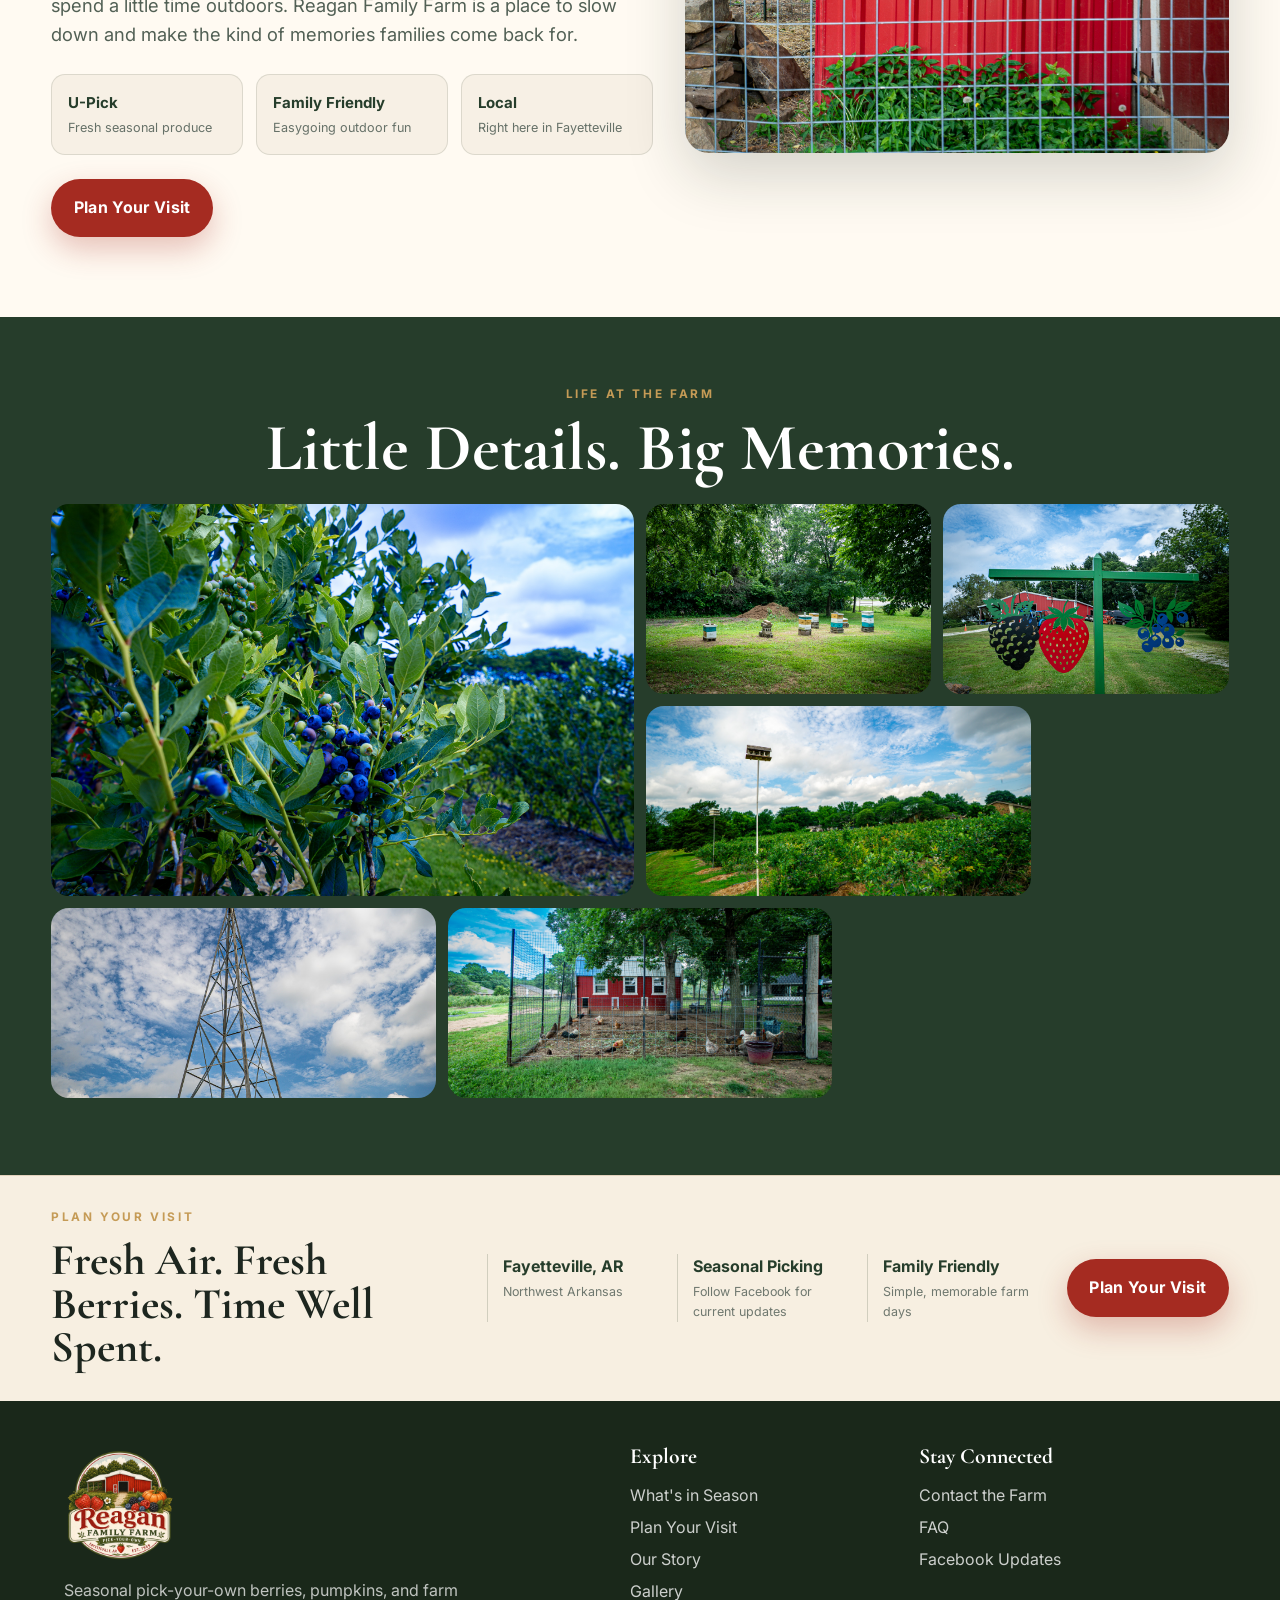
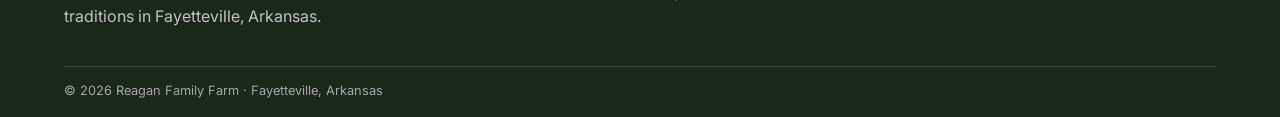
==== commit 79506b83: "Refine homepage hero composition" ====
--- a/index.html
+++ b/index.html
@@ -16,8 +16,9 @@
       <img class="hero-home-bg" src="assets/media/images/DJI_0768-HDR.jpg" alt="Reagan Family Farm fields and windmill in Fayetteville, Arkansas">
       <div class="hero-home-overlay"></div>
       <div class="hero-home-content container">
+        <div class="hero-rule" aria-hidden="true"></div>
         <p class="eyebrow">Fayetteville, Arkansas</p>
-        <h1>Pick Your Own<br>Memories</h1>
+        <h1><span>Pick Your Own</span><br><span>Memories</span></h1>
         <p class="hero-copy">Sweet strawberries. Juicy berries. Perfect pumpkins. Timeless traditions grown with care since 1959.</p>
         <div class="btns">
           <a class="btn primary" href="visit/index.html">Plan Your Visit</a>
@@ -146,4 +147,4 @@
   <script src="assets/js/site.js"></script>
   <script src="assets/js/home.js"></script>
 </body>
-</html>
+</html>
--- a/assets/css/home.css
+++ b/assets/css/home.css
@@ -1 +1 @@
-/* Homepage-specific styles will be built after the final media set is uploaded. */
+.centered{text-align:center}.center-lede{margin-inline:auto}.hero-home{position:relative;min-height:94vh;display:flex;align-items:center;overflow:hidden;color:#fff;background:#182018}.hero-home-bg{position:absolute;inset:0;width:100%;height:100%;object-fit:cover;object-position:center 50%;filter:saturate(.78) contrast(1.12) brightness(.64) sepia(.06)}.hero-home-overlay{position:absolute;inset:0;background:radial-gradient(circle at 70% 35%,rgba(208,143,67,.28),transparent 26%),linear-gradient(90deg,rgba(13,19,14,.94) 0%,rgba(13,19,14,.79) 30%,rgba(13,19,14,.36) 62%,rgba(13,19,14,.18) 100%),linear-gradient(180deg,rgba(20,16,10,.26),rgba(20,16,10,.02) 44%,rgba(13,19,14,.7) 100%)}.hero-home-content{position:relative;z-index:2;padding-top:3rem;max-width:1180px}.hero-home .eyebrow{color:#f0d59b;margin-bottom:1rem}.hero-home h1{max-width:760px;margin:0;color:#fff;font-size:clamp(5rem,8.4vw,8.9rem);letter-spacing:-.05em;text-shadow:0 3px 24px rgba(0,0,0,.35)}.hero-copy{max-width:610px;font-size:1.08rem;color:rgba(255,255,255,.9);text-shadow:0 2px 12px rgba(0,0,0,.32)}.hero-home .btns{margin-top:1.9rem}.hero-home .btn{padding:1rem 1.45rem}.site-header{position:absolute;top:0;left:0;right:0;background:linear-gradient(180deg,rgba(10,15,10,.78),rgba(10,15,10,.18) 74%,transparent);border-bottom:none;box-shadow:none;padding:1rem 4.5vw;backdrop-filter:none}.site-header .primary-navigation a{color:#fff;border-bottom-color:transparent;text-transform:uppercase;font-size:.72rem;letter-spacing:.12em}.site-header .primary-navigation a[aria-current="page"]{border-bottom-color:#d95e4f}.site-header .nav-cta{background:#a72f24;color:#fff;padding:.75rem 1rem!important}.brand-logo{display:block;width:238px;max-height:74px;object-fit:contain;object-position:left center}.season-intro{position:relative;background:linear-gradient(180deg,#fffaf0 0%,#f2e7d4 100%);padding:4.25rem 0 4.7rem;border-top:1px solid rgba(155,108,44,.22);border-bottom:1px solid rgba(155,108,44,.22)}.season-intro:before,.season-intro:after{content:"";position:absolute;left:50%;transform:translateX(-50%);width:92px;height:1px;background:#b48a4d}.season-intro:before{top:2rem}.season-intro:after{bottom:2rem}.season-intro h2{margin-bottom:.45rem}.season-card-grid{display:grid;grid-template-columns:repeat(3,1fr);gap:1.15rem;margin-top:2.25rem}.season-feature-card{position:relative;min-height:328px;overflow:hidden;border-radius:16px;box-shadow:0 18px 35px rgba(40,50,34,.2);border:1px solid rgba(104,81,44,.18)}.season-feature-card img{width:100%;height:100%;object-fit:cover;transition:transform .45s ease,filter .45s ease}.season-feature-card:hover img{transform:scale(1.06);filter:saturate(1.08)}.season-feature-overlay{position:absolute;inset:0;background:linear-gradient(180deg,rgba(0,0,0,.01) 20%,rgba(7,12,7,.86) 100%)}.season-feature-copy{position:absolute;left:1.2rem;right:1.2rem;bottom:1.1rem;color:#fff;text-align:left}.season-feature-copy span{font-size:.7rem;letter-spacing:.18em;text-transform:uppercase;font-weight:700;color:#e5c886}.season-feature-copy h3{font-size:2.45rem;margin:.18rem 0 .2rem}.season-feature-copy p{margin:0;color:rgba(255,255,255,.84)}.legacy-band{display:grid;grid-template-columns:1.07fr 1.16fr .5fr;align-items:stretch;background:linear-gradient(180deg,#f8f1e5,#efe2cf);border-top:1px solid rgba(139,98,43,.2);border-bottom:1px solid rgba(139,98,43,.22)}.legacy-copy{padding:4.1rem 4.9vw}.legacy-copy h2{font-size:clamp(3.3rem,5.1vw,5.25rem);margin-bottom:.8rem}.legacy-copy h2 em{color:var(--red);font-style:italic}.legacy-copy p{max-width:555px}.legacy-photo-wrap{padding:2rem 1.15rem;display:flex;align-items:center}.legacy-photo-wrap img{width:100%;height:100%;max-height:345px;object-fit:cover;border-radius:12px;box-shadow:0 18px 36px rgba(60,45,25,.2);border:8px solid #efe2cf;outline:1px solid rgba(100,72,37,.12)}.legacy-stat{display:flex;flex-direction:column;justify-content:center;align-items:center;text-align:center;padding:2rem 1.2rem;background:linear-gradient(180deg,#e4d2ae,#f3e6cf);color:var(--green);border-left:1px solid rgba(139,98,43,.15)}.legacy-stat span{font-size:.68rem;letter-spacing:.18em;text-transform:uppercase;font-weight:700}.legacy-stat strong{font-family:"Cormorant Garamond",serif;font-size:5.85rem;line-height:.88;color:#39462f}.now-picking{padding:3.8rem 0 4.2rem;background:radial-gradient(circle at 50% 0%,rgba(121,139,75,.23),transparent 45%),linear-gradient(180deg,#28351f,#1f2c1d)}.now-picking h2{font-size:4.25rem;margin-bottom:.2rem}.picking-grid{display:grid;grid-template-columns:repeat(5,1fr);gap:.95rem;margin:1.7rem 0 1.65rem}.picking-card{background:#f9f2e7;border-radius:11px;overflow:hidden;box-shadow:0 12px 24px rgba(0,0,0,.22);border:1px solid rgba(255,255,255,.15)}.picking-card img{width:100%;height:126px;object-fit:cover}.picking-card div{padding:.72rem .5rem .82rem}.picking-card h3{font-family:Inter,Arial,sans-serif;font-size:.88rem;letter-spacing:.08em;text-transform:uppercase;margin:0;color:#30372b}.picking-card p{margin:.18rem 0 0;font-size:.75rem;color:#9d3b31}.experience-grid-section{background:#fffaf2;padding:5rem 0}.mini-feature-grid{display:grid;grid-template-columns:repeat(3,1fr);gap:.8rem;margin:1.5rem 0}.mini-feature{padding:1rem;border:1px solid rgba(69,84,64,.15);border-radius:14px;background:#f7f0e5}.mini-feature strong{display:block;color:var(--green);font-size:.94rem}.mini-feature span{display:block;color:#667168;font-size:.79rem;margin-top:.18rem}.farm-details{padding:4.25rem 0 4.8rem;background:#1d2a1b}.farm-details h2{font-size:4.15rem}.home-gallery{margin-top:1.4rem}.gallery-grid .w3{grid-column:span 3}.visit-strip{padding:2rem 0;background:#f7efe1;border-top:1px solid rgba(139,98,43,.2)}.visit-strip-grid{display:grid;grid-template-columns:1.15fr 1.55fr auto;align-items:center;gap:1.5rem}.visit-strip h2{font-size:2.75rem;margin-bottom:0}.visit-points{display:grid;grid-template-columns:repeat(3,1fr);gap:.9rem}.visit-points div{padding-left:.9rem;border-left:1px solid rgba(79,91,69,.22)}.visit-points strong{display:block;color:var(--green)}.visit-points span{display:block;color:#6f786f;font-size:.78rem;margin-top:.18rem}.site-footer{padding:2.65rem 5vw 1rem;background:#1a281a}.footer-grid{grid-template-columns:1.35fr .65fr .75fr;gap:2rem}.footer-logo{width:220px;max-height:110px;object-fit:contain;object-position:left center}.site-footer .footer-brand{display:inline-flex;align-items:flex-start}.site-footer .brand-mark,.site-footer .brand-copy{display:none}.site-footer .footer-intro{margin-top:.7rem}.footer-meta{margin-top:1.3rem;padding-top:.85rem}@media(max-width:1050px){.site-header{position:sticky;background:rgba(25,39,27,.95);backdrop-filter:blur(12px)}.legacy-band{grid-template-columns:1fr 1fr}.legacy-stat{grid-column:1/-1;flex-direction:row;gap:1rem;padding:1rem}.legacy-stat strong{font-size:3.4rem}.visit-strip-grid{grid-template-columns:1fr}.picking-grid{grid-template-columns:repeat(3,1fr)}}@media(max-width:760px){.hero-home{min-height:80vh}.hero-home-content{padding-top:4.5rem}.hero-home h1{font-size:4.5rem}.season-card-grid{grid-template-columns:1fr}.season-feature-card{min-height:260px}.legacy-band{grid-template-columns:1fr}.legacy-copy{padding:3.4rem 5vw}.legacy-photo-wrap{padding:0 5vw 2rem}.legacy-stat{grid-column:auto}.picking-grid{grid-template-columns:1fr 1fr}.mini-feature-grid,.visit-points{grid-template-columns:1fr}.brand-logo{width:184px}.site-header{padding:.7rem 4vw}.now-picking h2,.farm-details h2{font-size:3.15rem}.visit-strip h2{font-size:2.45rem}.footer-logo{width:180px}}
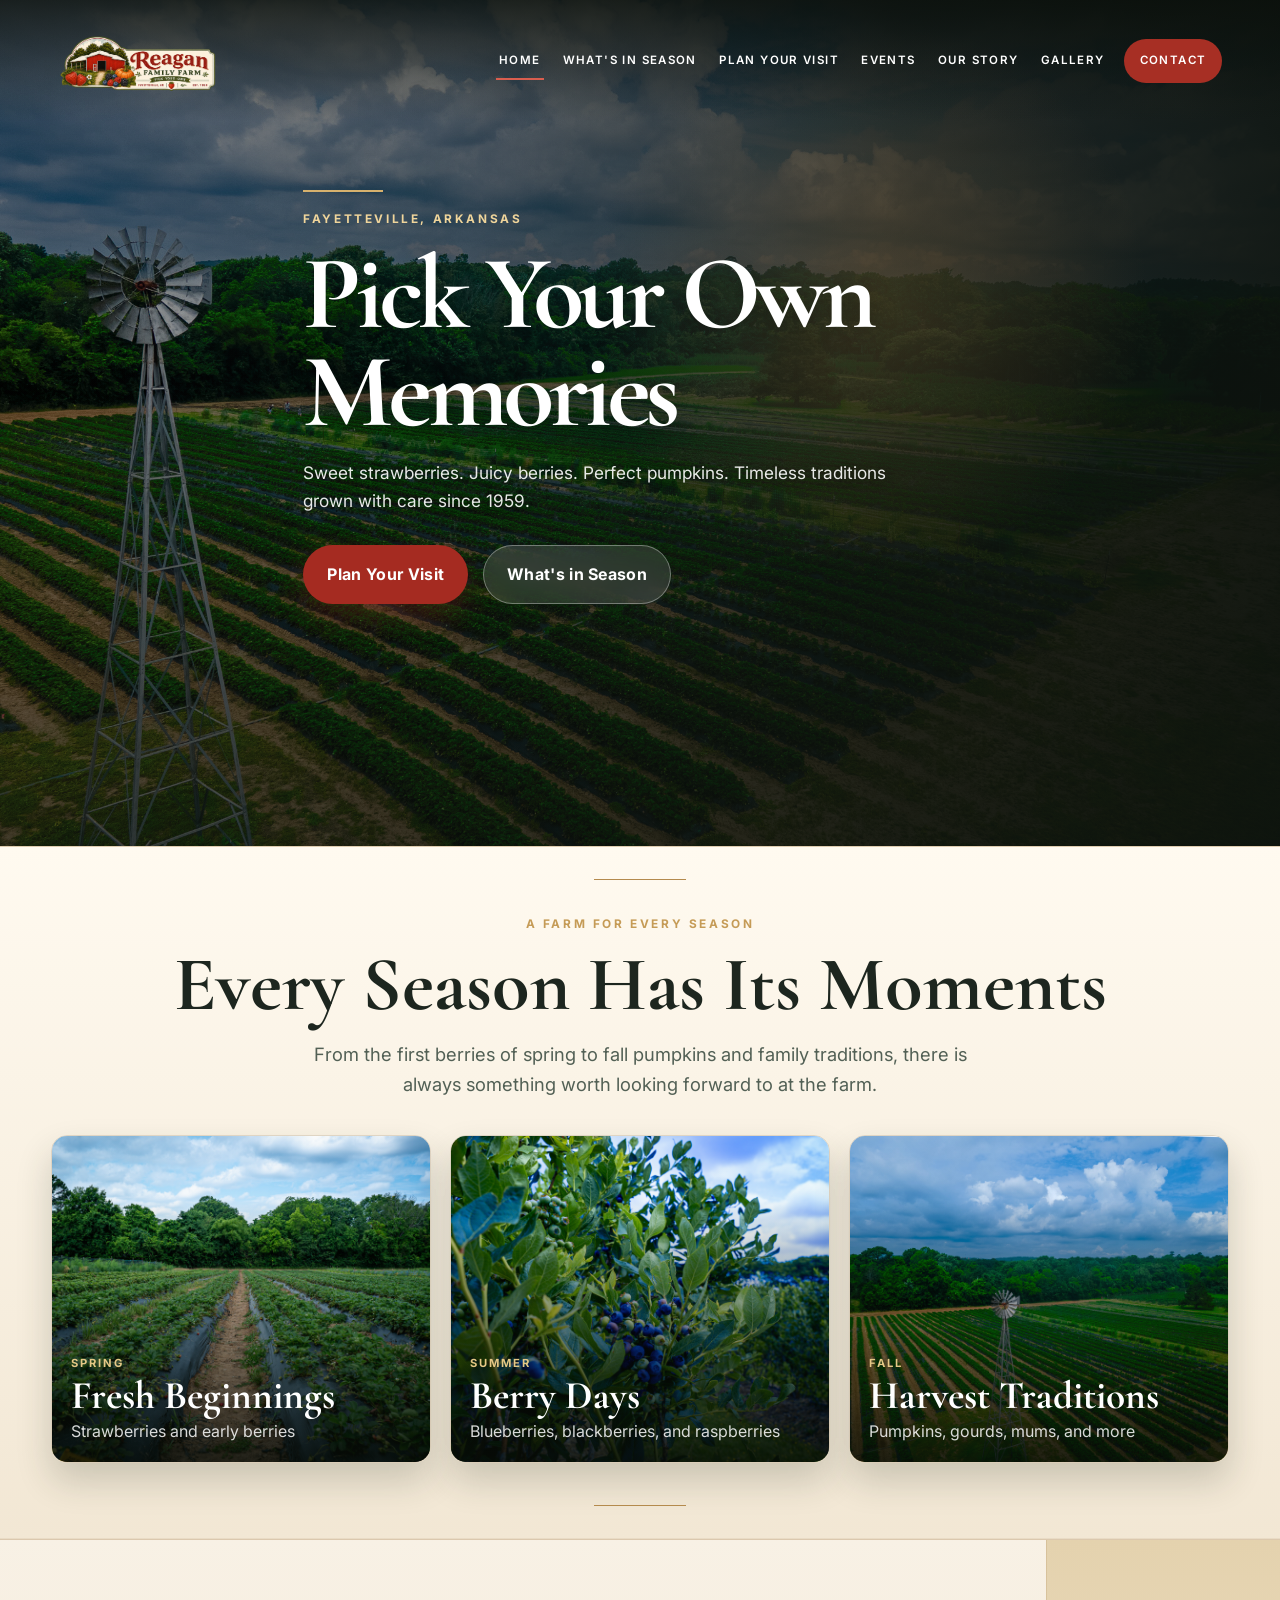
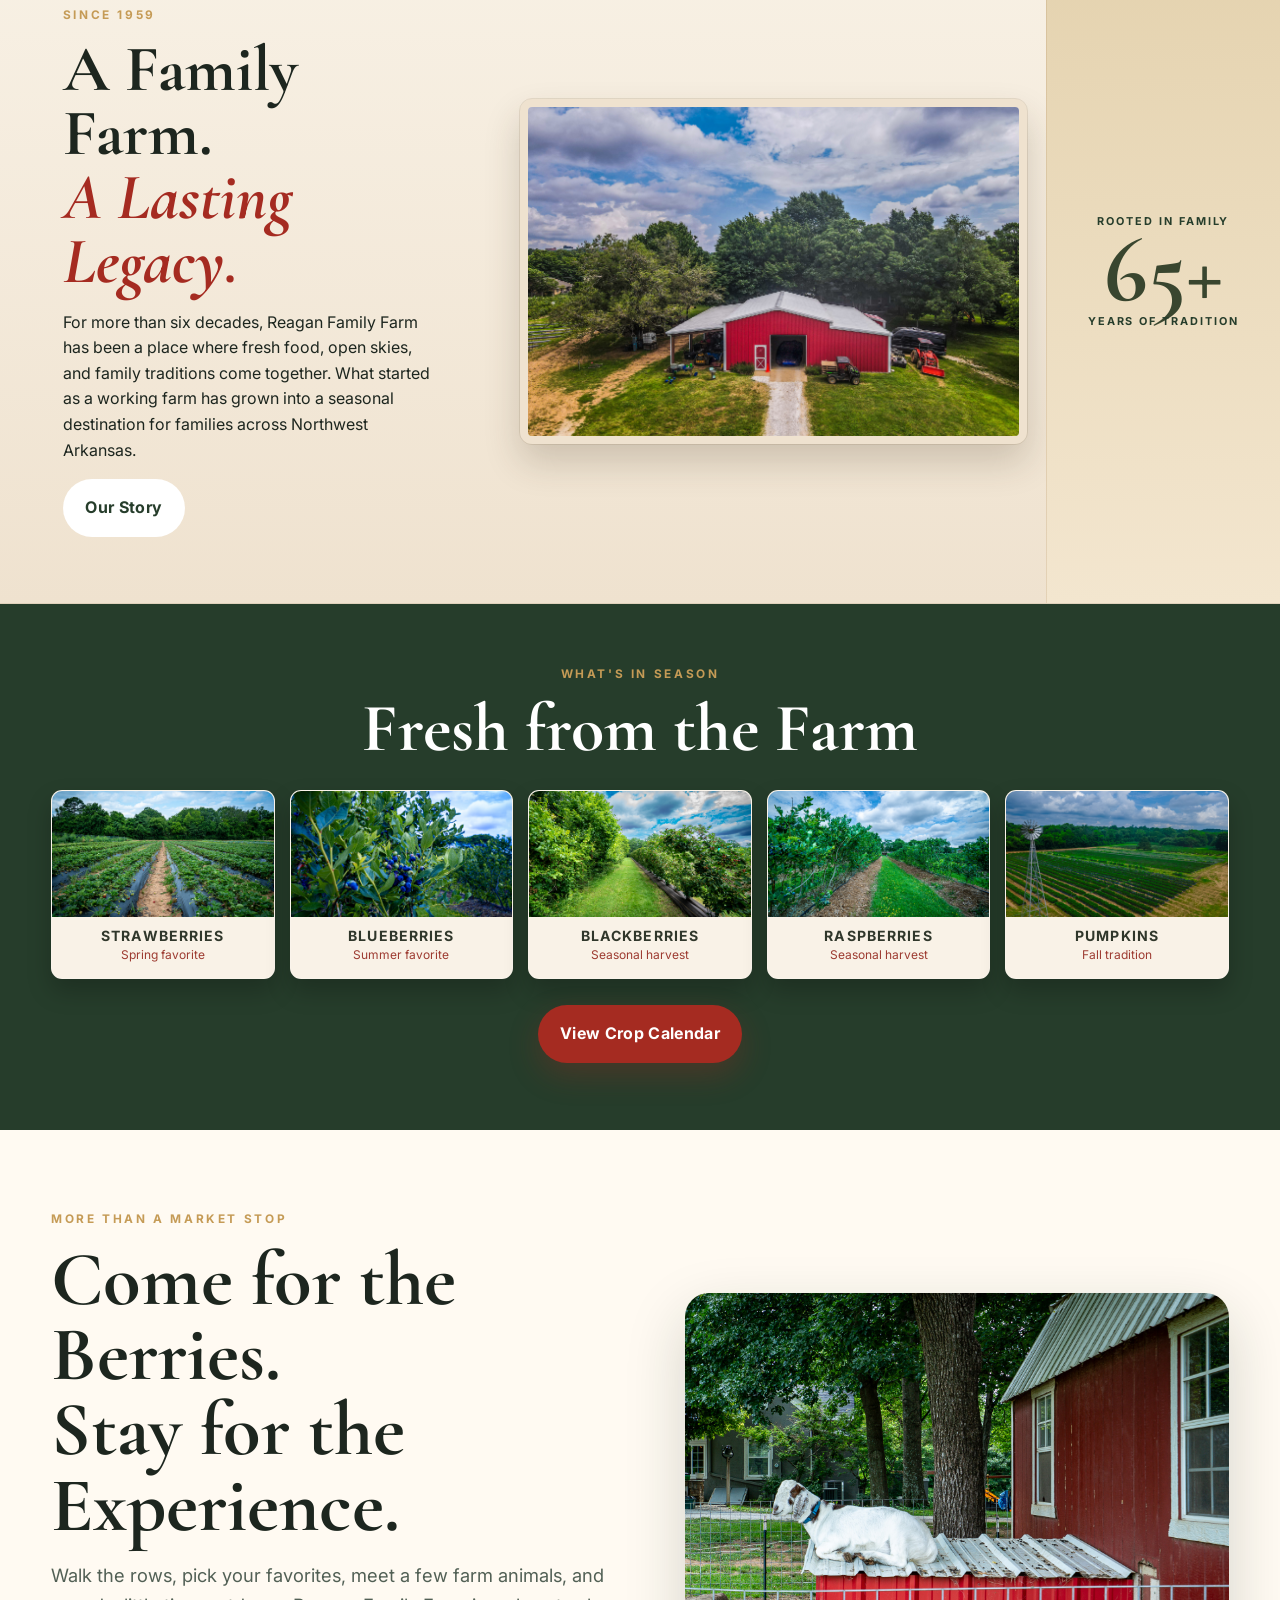
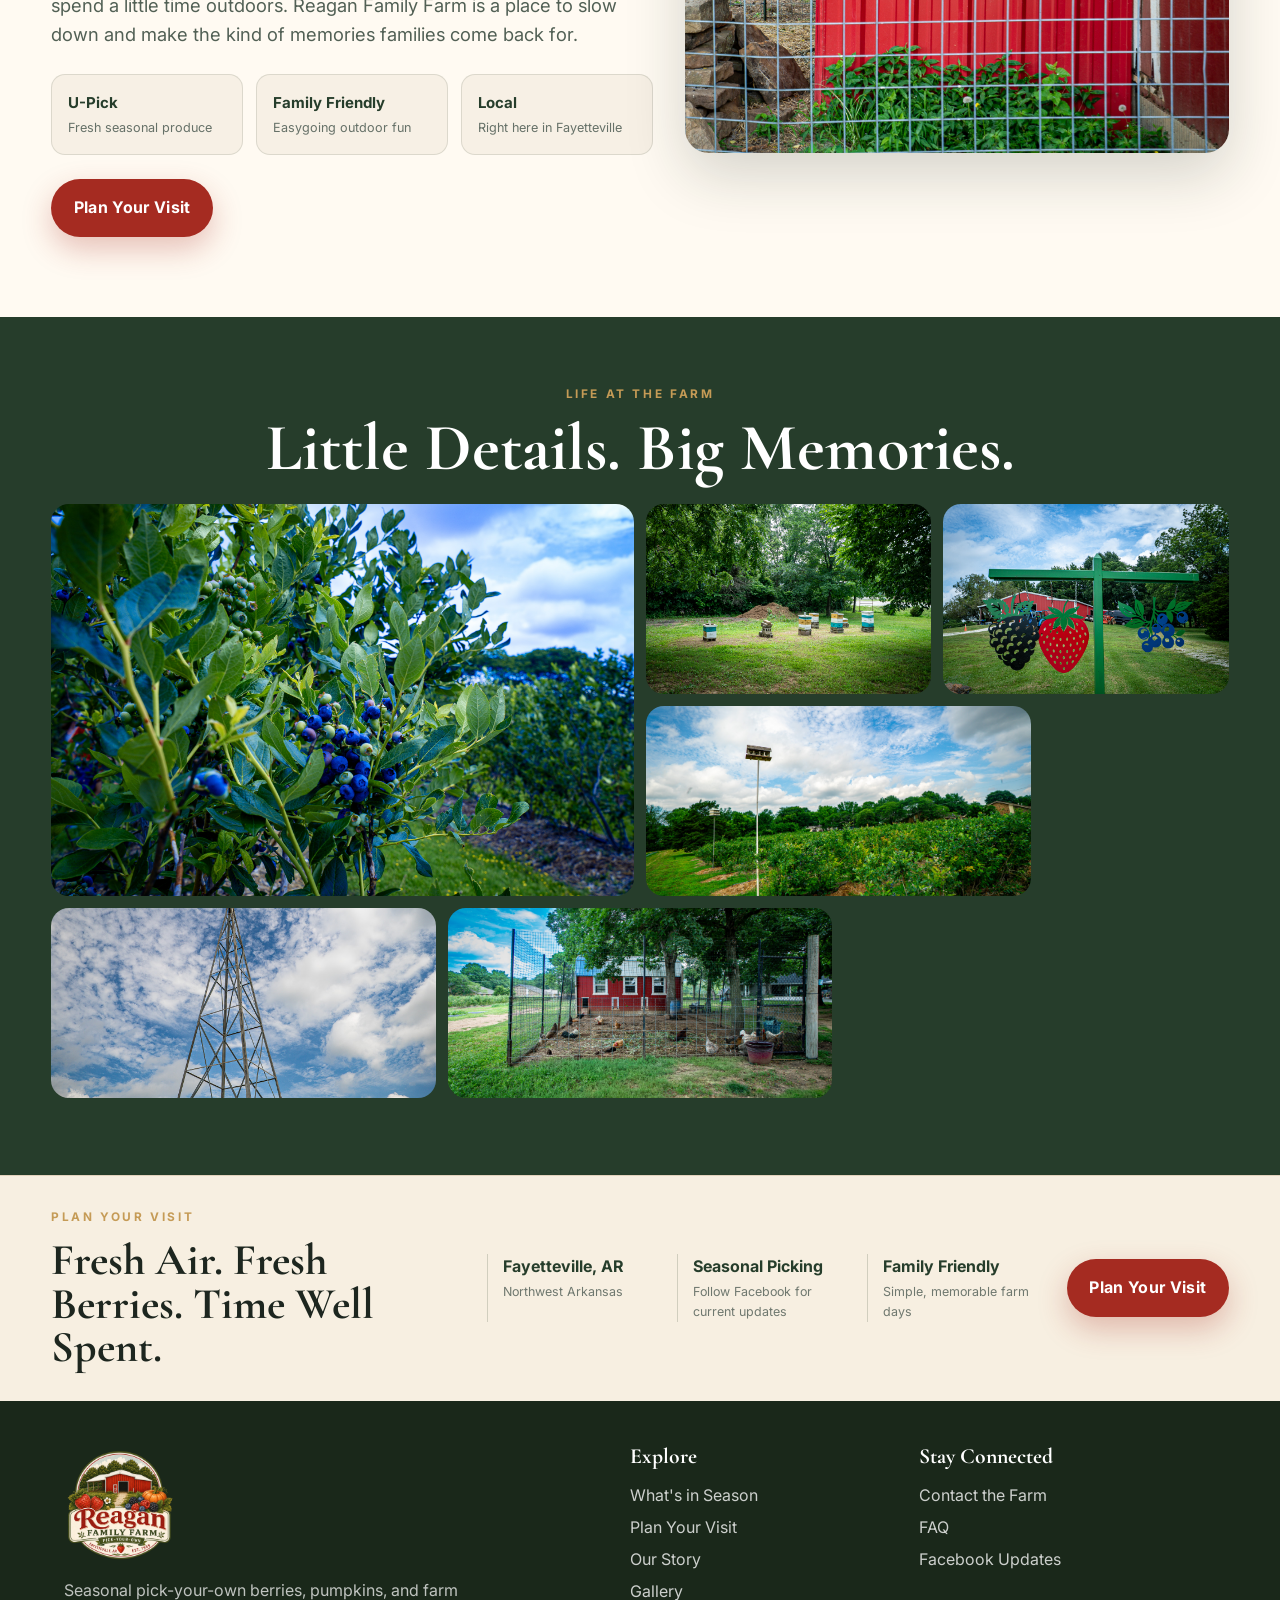
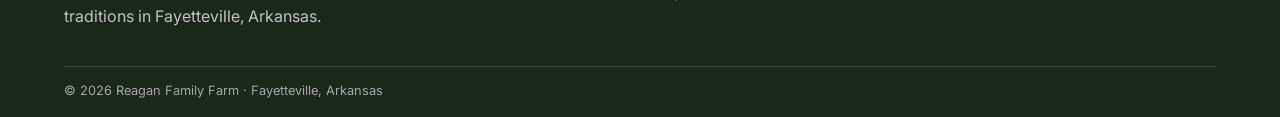
==== commit eeada022: "Use requested legacy section image" ====
--- a/index.html
+++ b/index.html
@@ -72,7 +72,7 @@
         <a class="btn light" href="story/index.html">Our Story</a>
       </div>
       <div class="legacy-photo-wrap">
-        <img src="assets/media/images/DSC00289-HDR.jpg" alt="Reagan Family Farm barn and strawberry field">
+        <img src="assets/media/images/241D8D38-C65F-45BD-A3B8-88DA35F9177D.JPEG" alt="Reagan Family Farm family legacy image">
       </div>
       <div class="legacy-stat">
         <span>Rooted in family</span>
--- a/assets/css/home.css
+++ b/assets/css/home.css
@@ -1 +1 @@
-.centered{text-align:center}.center-lede{margin-inline:auto}.hero-home{position:relative;min-height:94vh;display:flex;align-items:center;overflow:hidden;color:#fff;background:#182018}.hero-home-bg{position:absolute;inset:0;width:100%;height:100%;object-fit:cover;object-position:center 50%;filter:saturate(.78) contrast(1.12) brightness(.64) sepia(.06)}.hero-home-overlay{position:absolute;inset:0;background:radial-gradient(circle at 70% 35%,rgba(208,143,67,.28),transparent 26%),linear-gradient(90deg,rgba(13,19,14,.94) 0%,rgba(13,19,14,.79) 30%,rgba(13,19,14,.36) 62%,rgba(13,19,14,.18) 100%),linear-gradient(180deg,rgba(20,16,10,.26),rgba(20,16,10,.02) 44%,rgba(13,19,14,.7) 100%)}.hero-home-content{position:relative;z-index:2;padding-top:3rem;max-width:1180px}.hero-home .eyebrow{color:#f0d59b;margin-bottom:1rem}.hero-home h1{max-width:760px;margin:0;color:#fff;font-size:clamp(5rem,8.4vw,8.9rem);letter-spacing:-.05em;text-shadow:0 3px 24px rgba(0,0,0,.35)}.hero-copy{max-width:610px;font-size:1.08rem;color:rgba(255,255,255,.9);text-shadow:0 2px 12px rgba(0,0,0,.32)}.hero-home .btns{margin-top:1.9rem}.hero-home .btn{padding:1rem 1.45rem}.site-header{position:absolute;top:0;left:0;right:0;background:linear-gradient(180deg,rgba(10,15,10,.78),rgba(10,15,10,.18) 74%,transparent);border-bottom:none;box-shadow:none;padding:1rem 4.5vw;backdrop-filter:none}.site-header .primary-navigation a{color:#fff;border-bottom-color:transparent;text-transform:uppercase;font-size:.72rem;letter-spacing:.12em}.site-header .primary-navigation a[aria-current="page"]{border-bottom-color:#d95e4f}.site-header .nav-cta{background:#a72f24;color:#fff;padding:.75rem 1rem!important}.brand-logo{display:block;width:238px;max-height:74px;object-fit:contain;object-position:left center}.season-intro{position:relative;background:linear-gradient(180deg,#fffaf0 0%,#f2e7d4 100%);padding:4.25rem 0 4.7rem;border-top:1px solid rgba(155,108,44,.22);border-bottom:1px solid rgba(155,108,44,.22)}.season-intro:before,.season-intro:after{content:"";position:absolute;left:50%;transform:translateX(-50%);width:92px;height:1px;background:#b48a4d}.season-intro:before{top:2rem}.season-intro:after{bottom:2rem}.season-intro h2{margin-bottom:.45rem}.season-card-grid{display:grid;grid-template-columns:repeat(3,1fr);gap:1.15rem;margin-top:2.25rem}.season-feature-card{position:relative;min-height:328px;overflow:hidden;border-radius:16px;box-shadow:0 18px 35px rgba(40,50,34,.2);border:1px solid rgba(104,81,44,.18)}.season-feature-card img{width:100%;height:100%;object-fit:cover;transition:transform .45s ease,filter .45s ease}.season-feature-card:hover img{transform:scale(1.06);filter:saturate(1.08)}.season-feature-overlay{position:absolute;inset:0;background:linear-gradient(180deg,rgba(0,0,0,.01) 20%,rgba(7,12,7,.86) 100%)}.season-feature-copy{position:absolute;left:1.2rem;right:1.2rem;bottom:1.1rem;color:#fff;text-align:left}.season-feature-copy span{font-size:.7rem;letter-spacing:.18em;text-transform:uppercase;font-weight:700;color:#e5c886}.season-feature-copy h3{font-size:2.45rem;margin:.18rem 0 .2rem}.season-feature-copy p{margin:0;color:rgba(255,255,255,.84)}.legacy-band{display:grid;grid-template-columns:1.07fr 1.16fr .5fr;align-items:stretch;background:linear-gradient(180deg,#f8f1e5,#efe2cf);border-top:1px solid rgba(139,98,43,.2);border-bottom:1px solid rgba(139,98,43,.22)}.legacy-copy{padding:4.1rem 4.9vw}.legacy-copy h2{font-size:clamp(3.3rem,5.1vw,5.25rem);margin-bottom:.8rem}.legacy-copy h2 em{color:var(--red);font-style:italic}.legacy-copy p{max-width:555px}.legacy-photo-wrap{padding:2rem 1.15rem;display:flex;align-items:center}.legacy-photo-wrap img{width:100%;height:100%;max-height:345px;object-fit:cover;border-radius:12px;box-shadow:0 18px 36px rgba(60,45,25,.2);border:8px solid #efe2cf;outline:1px solid rgba(100,72,37,.12)}.legacy-stat{display:flex;flex-direction:column;justify-content:center;align-items:center;text-align:center;padding:2rem 1.2rem;background:linear-gradient(180deg,#e4d2ae,#f3e6cf);color:var(--green);border-left:1px solid rgba(139,98,43,.15)}.legacy-stat span{font-size:.68rem;letter-spacing:.18em;text-transform:uppercase;font-weight:700}.legacy-stat strong{font-family:"Cormorant Garamond",serif;font-size:5.85rem;line-height:.88;color:#39462f}.now-picking{padding:3.8rem 0 4.2rem;background:radial-gradient(circle at 50% 0%,rgba(121,139,75,.23),transparent 45%),linear-gradient(180deg,#28351f,#1f2c1d)}.now-picking h2{font-size:4.25rem;margin-bottom:.2rem}.picking-grid{display:grid;grid-template-columns:repeat(5,1fr);gap:.95rem;margin:1.7rem 0 1.65rem}.picking-card{background:#f9f2e7;border-radius:11px;overflow:hidden;box-shadow:0 12px 24px rgba(0,0,0,.22);border:1px solid rgba(255,255,255,.15)}.picking-card img{width:100%;height:126px;object-fit:cover}.picking-card div{padding:.72rem .5rem .82rem}.picking-card h3{font-family:Inter,Arial,sans-serif;font-size:.88rem;letter-spacing:.08em;text-transform:uppercase;margin:0;color:#30372b}.picking-card p{margin:.18rem 0 0;font-size:.75rem;color:#9d3b31}.experience-grid-section{background:#fffaf2;padding:5rem 0}.mini-feature-grid{display:grid;grid-template-columns:repeat(3,1fr);gap:.8rem;margin:1.5rem 0}.mini-feature{padding:1rem;border:1px solid rgba(69,84,64,.15);border-radius:14px;background:#f7f0e5}.mini-feature strong{display:block;color:var(--green);font-size:.94rem}.mini-feature span{display:block;color:#667168;font-size:.79rem;margin-top:.18rem}.farm-details{padding:4.25rem 0 4.8rem;background:#1d2a1b}.farm-details h2{font-size:4.15rem}.home-gallery{margin-top:1.4rem}.gallery-grid .w3{grid-column:span 3}.visit-strip{padding:2rem 0;background:#f7efe1;border-top:1px solid rgba(139,98,43,.2)}.visit-strip-grid{display:grid;grid-template-columns:1.15fr 1.55fr auto;align-items:center;gap:1.5rem}.visit-strip h2{font-size:2.75rem;margin-bottom:0}.visit-points{display:grid;grid-template-columns:repeat(3,1fr);gap:.9rem}.visit-points div{padding-left:.9rem;border-left:1px solid rgba(79,91,69,.22)}.visit-points strong{display:block;color:var(--green)}.visit-points span{display:block;color:#6f786f;font-size:.78rem;margin-top:.18rem}.site-footer{padding:2.65rem 5vw 1rem;background:#1a281a}.footer-grid{grid-template-columns:1.35fr .65fr .75fr;gap:2rem}.footer-logo{width:220px;max-height:110px;object-fit:contain;object-position:left center}.site-footer .footer-brand{display:inline-flex;align-items:flex-start}.site-footer .brand-mark,.site-footer .brand-copy{display:none}.site-footer .footer-intro{margin-top:.7rem}.footer-meta{margin-top:1.3rem;padding-top:.85rem}@media(max-width:1050px){.site-header{position:sticky;background:rgba(25,39,27,.95);backdrop-filter:blur(12px)}.legacy-band{grid-template-columns:1fr 1fr}.legacy-stat{grid-column:1/-1;flex-direction:row;gap:1rem;padding:1rem}.legacy-stat strong{font-size:3.4rem}.visit-strip-grid{grid-template-columns:1fr}.picking-grid{grid-template-columns:repeat(3,1fr)}}@media(max-width:760px){.hero-home{min-height:80vh}.hero-home-content{padding-top:4.5rem}.hero-home h1{font-size:4.5rem}.season-card-grid{grid-template-columns:1fr}.season-feature-card{min-height:260px}.legacy-band{grid-template-columns:1fr}.legacy-copy{padding:3.4rem 5vw}.legacy-photo-wrap{padding:0 5vw 2rem}.legacy-stat{grid-column:auto}.picking-grid{grid-template-columns:1fr 1fr}.mini-feature-grid,.visit-points{grid-template-columns:1fr}.brand-logo{width:184px}.site-header{padding:.7rem 4vw}.now-picking h2,.farm-details h2{font-size:3.15rem}.visit-strip h2{font-size:2.45rem}.footer-logo{width:180px}}+.centered{text-align:center}.center-lede{margin-inline:auto}.hero-home{position:relative;min-height:94vh;display:flex;align-items:center;overflow:hidden;color:#fff;background:#182018}.hero-home-bg{position:absolute;inset:0;width:100%;height:100%;object-fit:cover;object-position:left 48%;filter:saturate(.85) contrast(1.05) brightness(.76) sepia(.04)}.hero-home-overlay{position:absolute;inset:0;background:radial-gradient(circle at 68% 35%,rgba(208,143,67,.22),transparent 27%),linear-gradient(270deg,rgba(13,19,14,.92) 0%,rgba(13,19,14,.74) 30%,rgba(13,19,14,.28) 64%,rgba(13,19,14,.08) 100%),linear-gradient(180deg,rgba(20,16,10,.2),rgba(20,16,10,.01) 44%,rgba(13,19,14,.54) 100%)}.hero-home-content{position:relative;z-index:2;max-width:900px;margin-left:auto;margin-right:6vw;padding-top:1rem;transform:translateY(-34px)}.hero-rule{width:80px;height:2px;background:#d7b16d;margin-bottom:18px}.hero-home .eyebrow{color:#f0d59b;margin-bottom:1rem}.hero-home h1{max-width:900px;margin:0;color:#fff;font-size:clamp(5rem,8.2vw,8.45rem);letter-spacing:-.05em;line-height:.94;text-shadow:0 3px 24px rgba(0,0,0,.35)}.hero-copy{max-width:610px;font-size:1.08rem;color:rgba(255,255,255,.9);text-shadow:0 2px 12px rgba(0,0,0,.32)}.hero-home .btns{margin-top:1.9rem}.hero-home .btn{padding:1rem 1.45rem}.site-header{position:absolute;top:0;left:0;right:0;background:linear-gradient(180deg,rgba(10,15,10,.78),rgba(10,15,10,.18) 74%,transparent);border-bottom:none;box-shadow:none;padding:1rem 4.5vw;backdrop-filter:none}.site-header .primary-navigation a{color:#fff;border-bottom-color:transparent;text-transform:uppercase;font-size:.72rem;letter-spacing:.12em}.site-header .primary-navigation a[aria-current="page"]{border-bottom-color:#d95e4f}.site-header .nav-cta{background:#a72f24;color:#fff;padding:.75rem 1rem!important}.brand-logo{display:block;width:320px;max-height:90px;object-fit:contain;object-position:left center}.season-intro{position:relative;background:linear-gradient(180deg,#fffaf0 0%,#f2e7d4 100%);padding:4.25rem 0 4.7rem;border-top:1px solid rgba(155,108,44,.22);border-bottom:1px solid rgba(155,108,44,.22)}.season-intro:before,.season-intro:after{content:"";position:absolute;left:50%;transform:translateX(-50%);width:92px;height:1px;background:#b48a4d}.season-intro:before{top:2rem}.season-intro:after{bottom:2rem}.season-intro h2{margin-bottom:.45rem}.season-card-grid{display:grid;grid-template-columns:repeat(3,1fr);gap:1.15rem;margin-top:2.25rem}.season-feature-card{position:relative;min-height:328px;overflow:hidden;border-radius:16px;box-shadow:0 18px 35px rgba(40,50,34,.2);border:1px solid rgba(104,81,44,.18)}.season-feature-card img{width:100%;height:100%;object-fit:cover;transition:transform .45s ease,filter .45s ease}.season-feature-card:hover img{transform:scale(1.06);filter:saturate(1.08)}.season-feature-overlay{position:absolute;inset:0;background:linear-gradient(180deg,rgba(0,0,0,.01) 20%,rgba(7,12,7,.86) 100%)}.season-feature-copy{position:absolute;left:1.2rem;right:1.2rem;bottom:1.1rem;color:#fff;text-align:left}.season-feature-copy span{font-size:.7rem;letter-spacing:.18em;text-transform:uppercase;font-weight:700;color:#e5c886}.season-feature-copy h3{font-size:2.45rem;margin:.18rem 0 .2rem}.season-feature-copy p{margin:0;color:rgba(255,255,255,.84)}.legacy-band{display:grid;grid-template-columns:1.07fr 1.16fr .5fr;align-items:stretch;background:linear-gradient(180deg,#f8f1e5,#efe2cf);border-top:1px solid rgba(139,98,43,.2);border-bottom:1px solid rgba(139,98,43,.22)}.legacy-copy{padding:4.1rem 4.9vw}.legacy-copy h2{font-size:clamp(3.3rem,5.1vw,5.25rem);margin-bottom:.8rem}.legacy-copy h2 em{color:var(--red);font-style:italic}.legacy-copy p{max-width:555px}.legacy-photo-wrap{padding:2rem 1.15rem;display:flex;align-items:center}.legacy-photo-wrap img{width:100%;height:100%;max-height:345px;object-fit:cover;border-radius:12px;box-shadow:0 18px 36px rgba(60,45,25,.2);border:8px solid #efe2cf;outline:1px solid rgba(100,72,37,.12)}.legacy-stat{display:flex;flex-direction:column;justify-content:center;align-items:center;text-align:center;padding:2rem 1.2rem;background:linear-gradient(180deg,#e4d2ae,#f3e6cf);color:var(--green);border-left:1px solid rgba(139,98,43,.15)}.legacy-stat span{font-size:.68rem;letter-spacing:.18em;text-transform:uppercase;font-weight:700}.legacy-stat strong{font-family:"Cormorant Garamond",serif;font-size:5.85rem;line-height:.88;color:#39462f}.now-picking{padding:3.8rem 0 4.2rem;background:radial-gradient(circle at 50% 0%,rgba(121,139,75,.23),transparent 45%),linear-gradient(180deg,#28351f,#1f2c1d)}.now-picking h2{font-size:4.25rem;margin-bottom:.2rem}.picking-grid{display:grid;grid-template-columns:repeat(5,1fr);gap:.95rem;margin:1.7rem 0 1.65rem}.picking-card{background:#f9f2e7;border-radius:11px;overflow:hidden;box-shadow:0 12px 24px rgba(0,0,0,.22);border:1px solid rgba(255,255,255,.15)}.picking-card img{width:100%;height:126px;object-fit:cover}.picking-card div{padding:.72rem .5rem .82rem}.picking-card h3{font-family:Inter,Arial,sans-serif;font-size:.88rem;letter-spacing:.08em;text-transform:uppercase;margin:0;color:#30372b}.picking-card p{margin:.18rem 0 0;font-size:.75rem;color:#9d3b31}.experience-grid-section{background:#fffaf2;padding:5rem 0}.mini-feature-grid{display:grid;grid-template-columns:repeat(3,1fr);gap:.8rem;margin:1.5rem 0}.mini-feature{padding:1rem;border:1px solid rgba(69,84,64,.15);border-radius:14px;background:#f7f0e5}.mini-feature strong{display:block;color:var(--green);font-size:.94rem}.mini-feature span{display:block;color:#667168;font-size:.79rem;margin-top:.18rem}.farm-details{padding:4.25rem 0 4.8rem;background:#1d2a1b}.farm-details h2{font-size:4.15rem}.home-gallery{margin-top:1.4rem}.gallery-grid .w3{grid-column:span 3}.visit-strip{padding:2rem 0;background:#f7efe1;border-top:1px solid rgba(139,98,43,.2)}.visit-strip-grid{display:grid;grid-template-columns:1.15fr 1.55fr auto;align-items:center;gap:1.5rem}.visit-strip h2{font-size:2.75rem;margin-bottom:0}.visit-points{display:grid;grid-template-columns:repeat(3,1fr);gap:.9rem}.visit-points div{padding-left:.9rem;border-left:1px solid rgba(79,91,69,.22)}.visit-points strong{display:block;color:var(--green)}.visit-points span{display:block;color:#6f786f;font-size:.78rem;margin-top:.18rem}.site-footer{padding:2.65rem 5vw 1rem;background:#1a281a}.footer-grid{grid-template-columns:1.35fr .65fr .75fr;gap:2rem}.footer-logo{width:220px;max-height:110px;object-fit:contain;object-position:left center}.site-footer .footer-brand{display:inline-flex;align-items:flex-start}.site-footer .brand-mark,.site-footer .brand-copy{display:none}.site-footer .footer-intro{margin-top:.7rem}.footer-meta{margin-top:1.3rem;padding-top:.85rem}@media(max-width:1050px){.site-header{position:sticky;background:rgba(25,39,27,.95);backdrop-filter:blur(12px)}.hero-home-content{margin-left:auto;margin-right:auto;transform:none;padding-top:4rem}.legacy-band{grid-template-columns:1fr 1fr}.legacy-stat{grid-column:1/-1;flex-direction:row;gap:1rem;padding:1rem}.legacy-stat strong{font-size:3.4rem}.visit-strip-grid{grid-template-columns:1fr}.picking-grid{grid-template-columns:repeat(3,1fr)}}@media(max-width:760px){.hero-home{min-height:80vh}.hero-home-content{padding-top:4.5rem}.hero-home h1{font-size:4.3rem}.season-card-grid{grid-template-columns:1fr}.season-feature-card{min-height:260px}.legacy-band{grid-template-columns:1fr}.legacy-copy{padding:3.4rem 5vw}.legacy-photo-wrap{padding:0 5vw 2rem}.legacy-stat{grid-column:auto}.picking-grid{grid-template-columns:1fr 1fr}.mini-feature-grid,.visit-points{grid-template-columns:1fr}.brand-logo{width:210px;max-height:72px}.site-header{padding:.7rem 4vw}.now-picking h2,.farm-details h2{font-size:3.15rem}.visit-strip h2{font-size:2.45rem}.footer-logo{width:180px}}
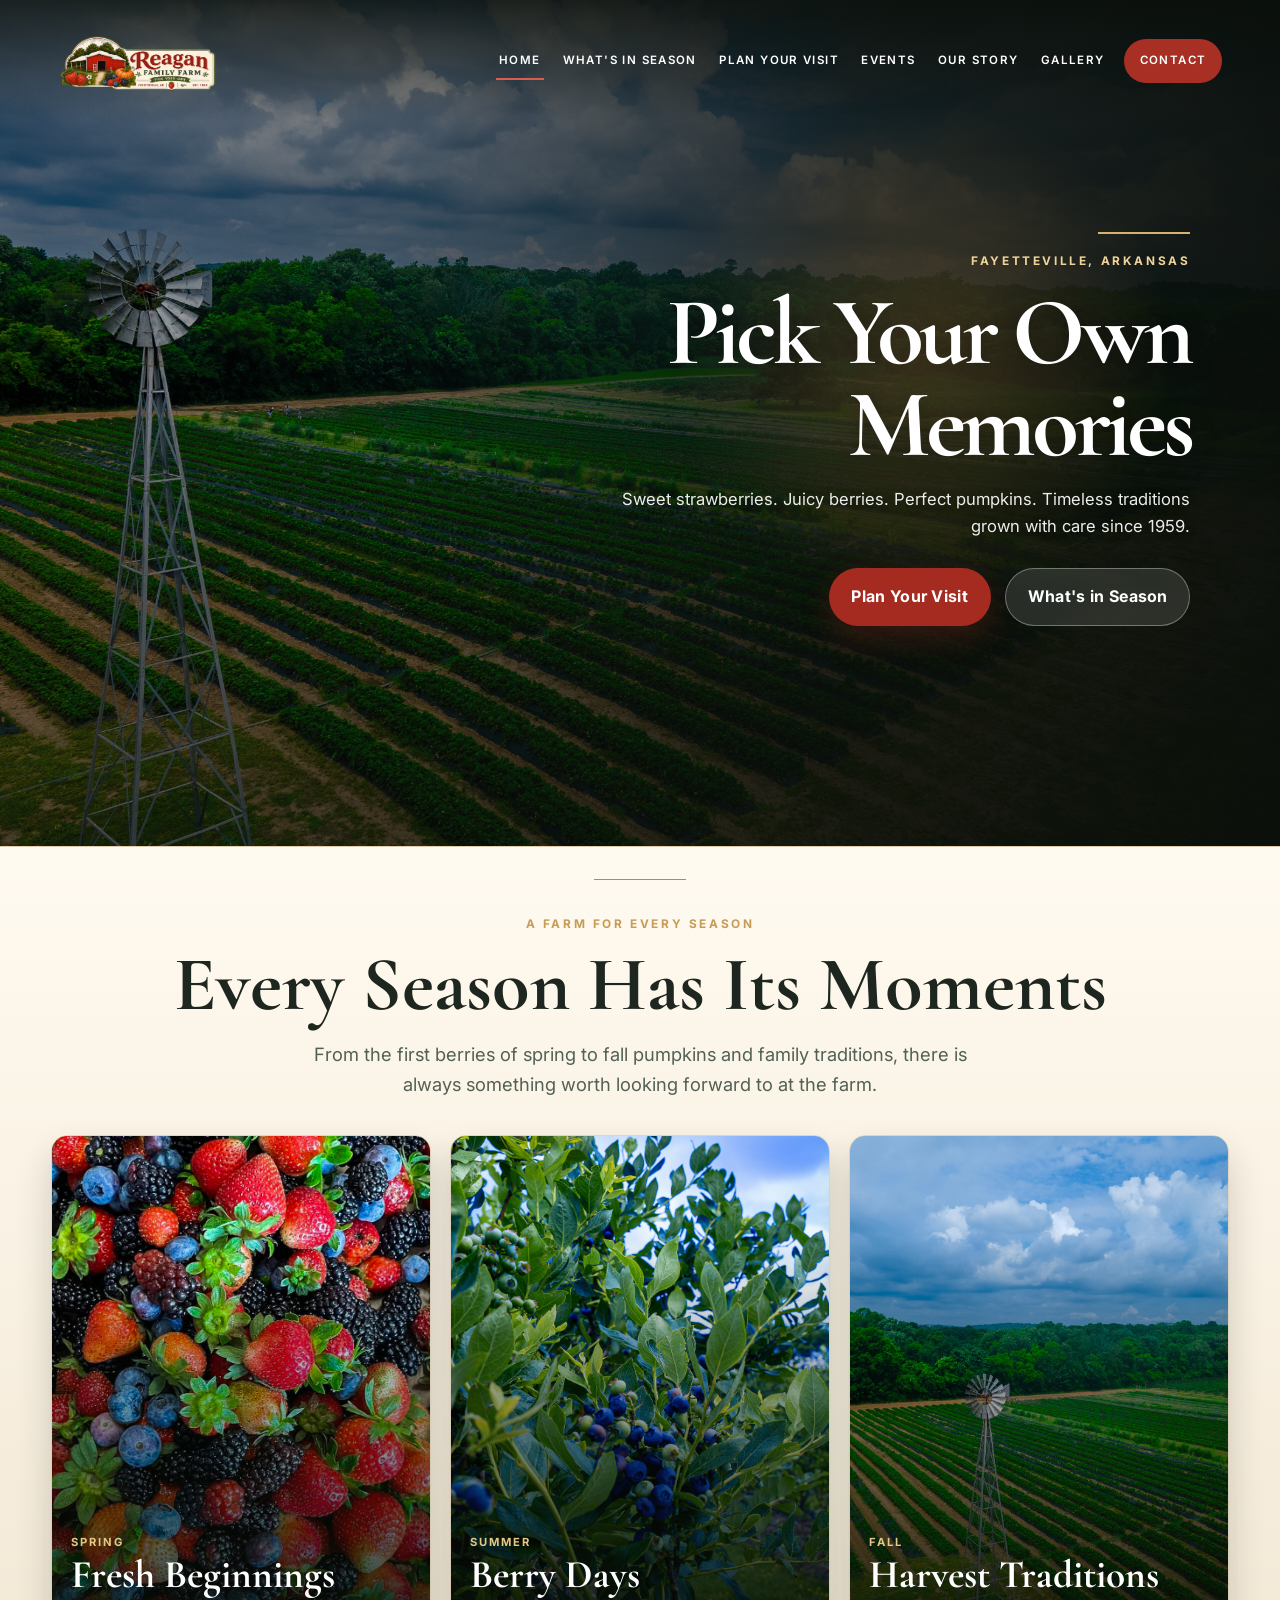
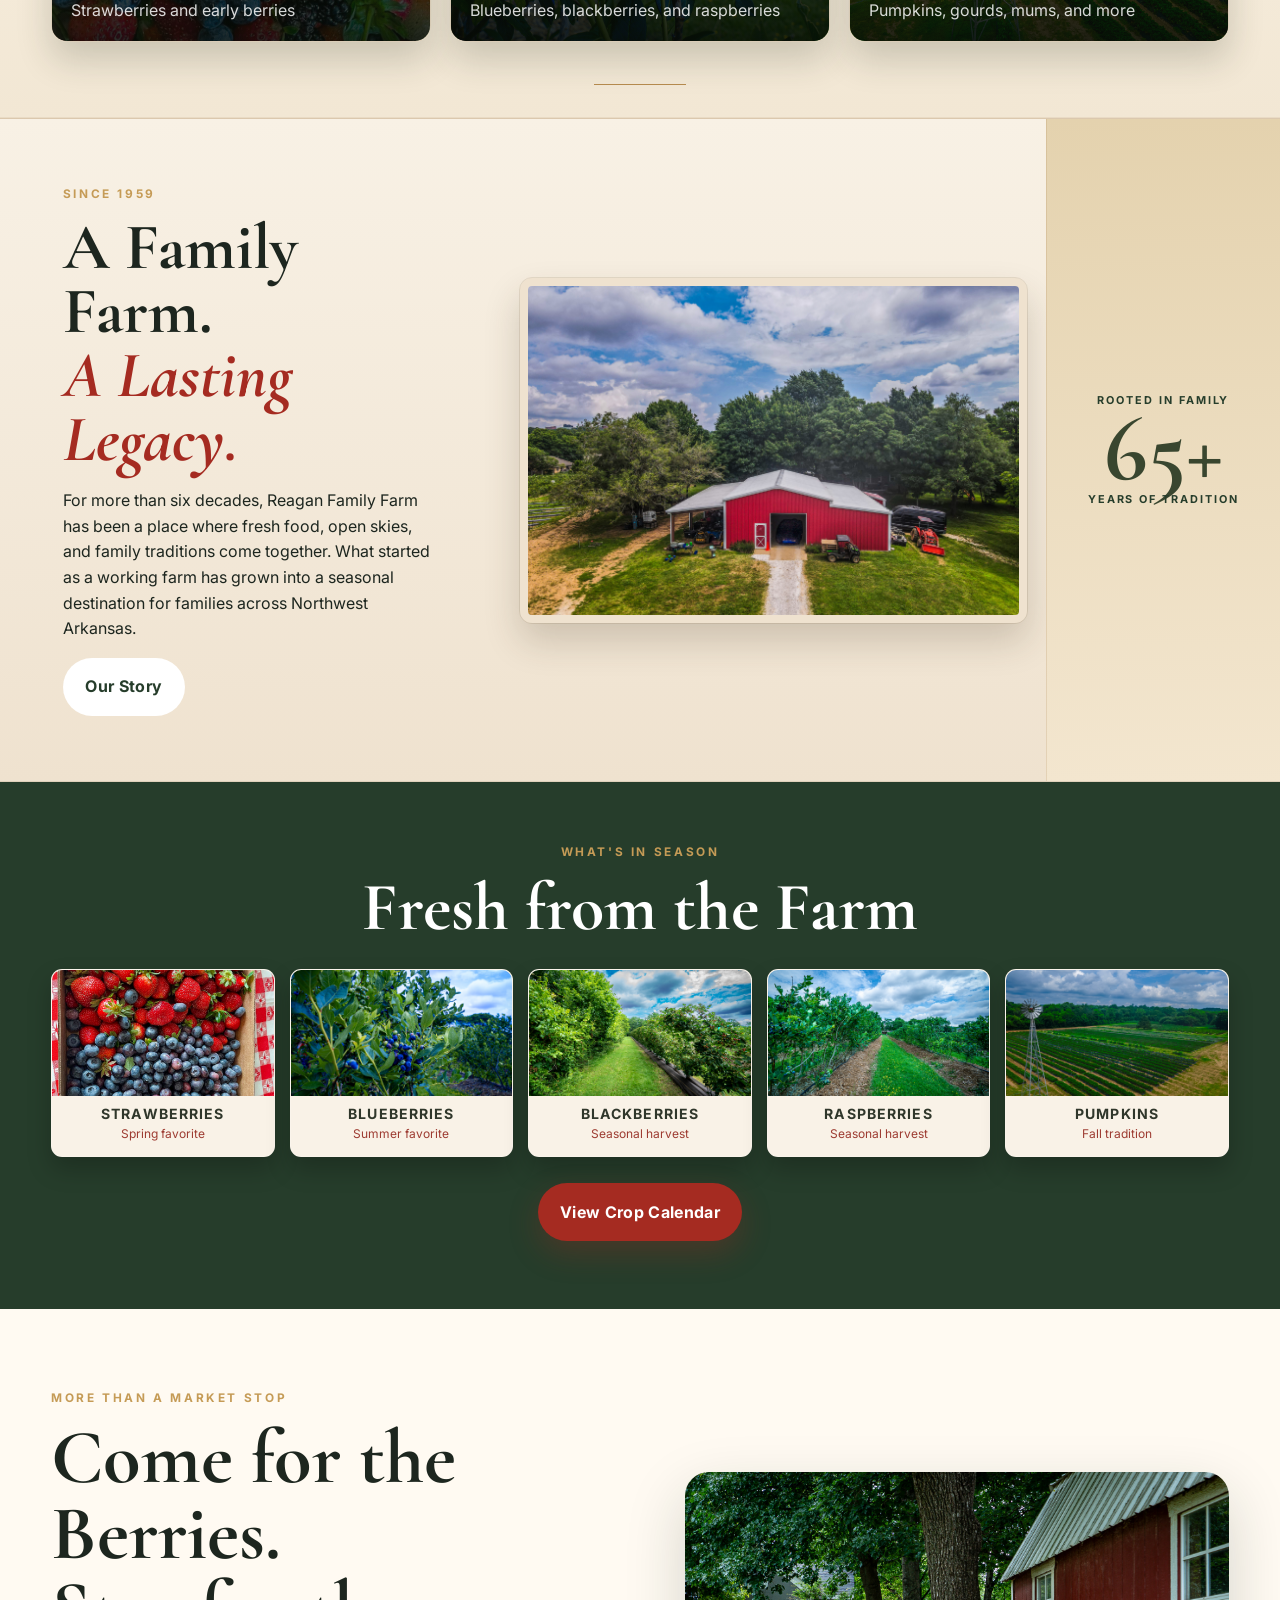
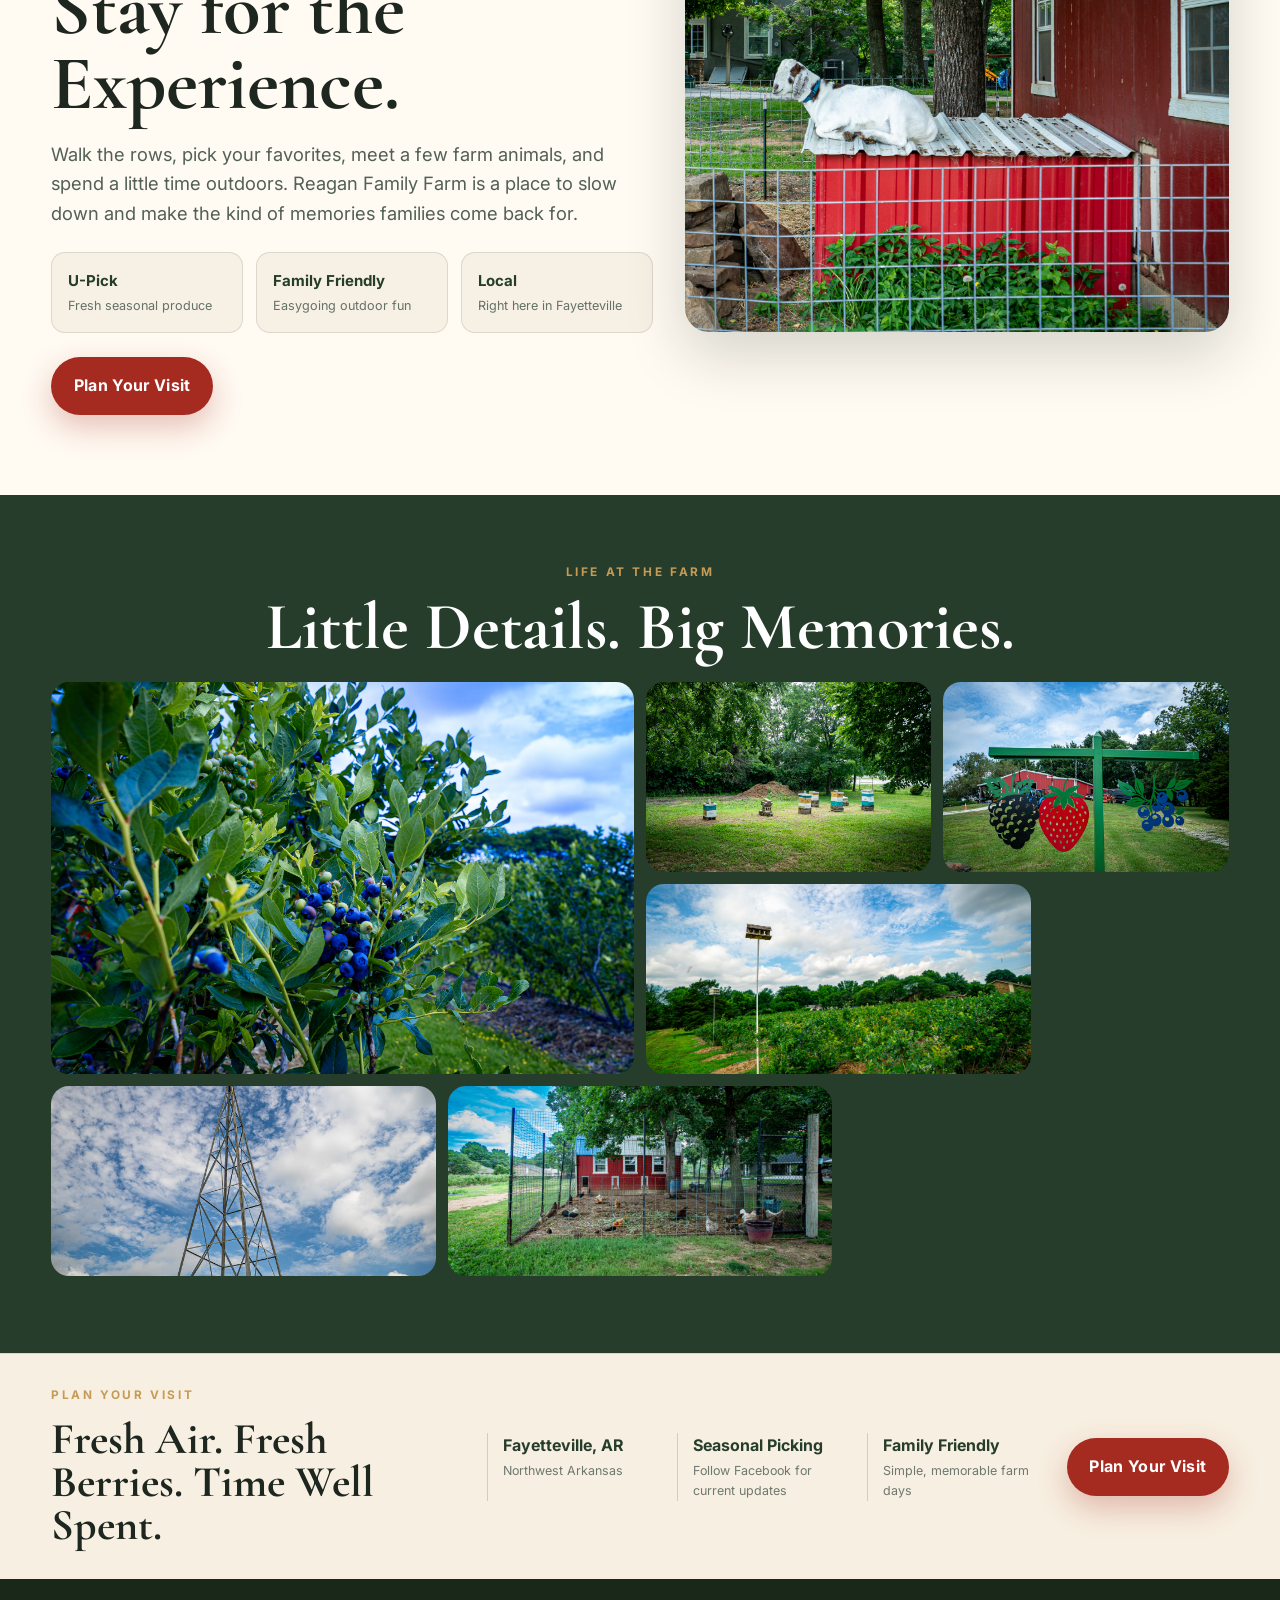
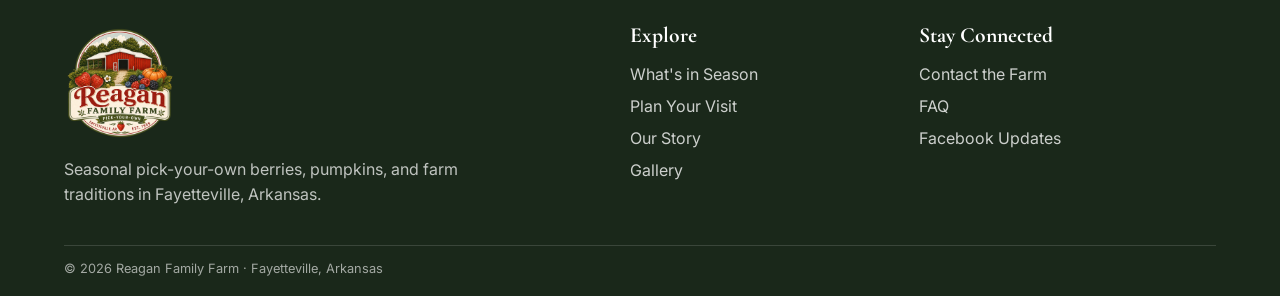
==== commit a36e791d: "Use updated strawberry images on homepage" ====
--- a/index.html
+++ b/index.html
@@ -34,7 +34,7 @@
         <p class="lede center-lede">From the first berries of spring to fall pumpkins and family traditions, there is always something worth looking forward to at the farm.</p>
         <div class="season-card-grid">
           <article class="season-feature-card">
-            <img src="assets/media/images/DSC00295.jpg" alt="Strawberry rows at Reagan Family Farm">
+            <img src="assets/media/images/484208365_1054822633357116_7385320318459116632_n.jpg" alt="Fresh strawberries at Reagan Family Farm">
             <div class="season-feature-overlay"></div>
             <div class="season-feature-copy">
               <span>Spring</span>
@@ -86,7 +86,7 @@
         <p class="eyebrow">What's in season</p>
         <h2>Fresh from the Farm</h2>
         <div class="picking-grid">
-          <article class="picking-card"><img src="assets/media/images/DSC00295.jpg" alt="Strawberries"><div><h3>Strawberries</h3><p>Spring favorite</p></div></article>
+          <article class="picking-card"><img src="assets/media/images/503008081_18507003703042966_7185276186177281764_n.jpg" alt="Fresh strawberries"><div><h3>Strawberries</h3><p>Spring favorite</p></div></article>
           <article class="picking-card"><img src="assets/media/images/DSC00331.jpg" alt="Blueberries"><div><h3>Blueberries</h3><p>Summer favorite</p></div></article>
           <article class="picking-card"><img src="assets/media/images/DSC00328.jpg" alt="Blueberry rows"><div><h3>Blackberries</h3><p>Seasonal harvest</p></div></article>
           <article class="picking-card"><img src="assets/media/images/DSC00332.jpg" alt="Berry rows"><div><h3>Raspberries</h3><p>Seasonal harvest</p></div></article>
--- a/assets/css/home.css
+++ b/assets/css/home.css
@@ -1 +1 @@
-.centered{text-align:center}.center-lede{margin-inline:auto}.hero-home{position:relative;min-height:94vh;display:flex;align-items:center;overflow:hidden;color:#fff;background:#182018}.hero-home-bg{position:absolute;inset:0;width:100%;height:100%;object-fit:cover;object-position:left 48%;filter:saturate(.85) contrast(1.05) brightness(.76) sepia(.04)}.hero-home-overlay{position:absolute;inset:0;background:radial-gradient(circle at 68% 35%,rgba(208,143,67,.22),transparent 27%),linear-gradient(270deg,rgba(13,19,14,.92) 0%,rgba(13,19,14,.74) 30%,rgba(13,19,14,.28) 64%,rgba(13,19,14,.08) 100%),linear-gradient(180deg,rgba(20,16,10,.2),rgba(20,16,10,.01) 44%,rgba(13,19,14,.54) 100%)}.hero-home-content{position:relative;z-index:2;max-width:900px;margin-left:auto;margin-right:6vw;padding-top:1rem;transform:translateY(-34px)}.hero-rule{width:80px;height:2px;background:#d7b16d;margin-bottom:18px}.hero-home .eyebrow{color:#f0d59b;margin-bottom:1rem}.hero-home h1{max-width:900px;margin:0;color:#fff;font-size:clamp(5rem,8.2vw,8.45rem);letter-spacing:-.05em;line-height:.94;text-shadow:0 3px 24px rgba(0,0,0,.35)}.hero-copy{max-width:610px;font-size:1.08rem;color:rgba(255,255,255,.9);text-shadow:0 2px 12px rgba(0,0,0,.32)}.hero-home .btns{margin-top:1.9rem}.hero-home .btn{padding:1rem 1.45rem}.site-header{position:absolute;top:0;left:0;right:0;background:linear-gradient(180deg,rgba(10,15,10,.78),rgba(10,15,10,.18) 74%,transparent);border-bottom:none;box-shadow:none;padding:1rem 4.5vw;backdrop-filter:none}.site-header .primary-navigation a{color:#fff;border-bottom-color:transparent;text-transform:uppercase;font-size:.72rem;letter-spacing:.12em}.site-header .primary-navigation a[aria-current="page"]{border-bottom-color:#d95e4f}.site-header .nav-cta{background:#a72f24;color:#fff;padding:.75rem 1rem!important}.brand-logo{display:block;width:320px;max-height:90px;object-fit:contain;object-position:left center}.season-intro{position:relative;background:linear-gradient(180deg,#fffaf0 0%,#f2e7d4 100%);padding:4.25rem 0 4.7rem;border-top:1px solid rgba(155,108,44,.22);border-bottom:1px solid rgba(155,108,44,.22)}.season-intro:before,.season-intro:after{content:"";position:absolute;left:50%;transform:translateX(-50%);width:92px;height:1px;background:#b48a4d}.season-intro:before{top:2rem}.season-intro:after{bottom:2rem}.season-intro h2{margin-bottom:.45rem}.season-card-grid{display:grid;grid-template-columns:repeat(3,1fr);gap:1.15rem;margin-top:2.25rem}.season-feature-card{position:relative;min-height:328px;overflow:hidden;border-radius:16px;box-shadow:0 18px 35px rgba(40,50,34,.2);border:1px solid rgba(104,81,44,.18)}.season-feature-card img{width:100%;height:100%;object-fit:cover;transition:transform .45s ease,filter .45s ease}.season-feature-card:hover img{transform:scale(1.06);filter:saturate(1.08)}.season-feature-overlay{position:absolute;inset:0;background:linear-gradient(180deg,rgba(0,0,0,.01) 20%,rgba(7,12,7,.86) 100%)}.season-feature-copy{position:absolute;left:1.2rem;right:1.2rem;bottom:1.1rem;color:#fff;text-align:left}.season-feature-copy span{font-size:.7rem;letter-spacing:.18em;text-transform:uppercase;font-weight:700;color:#e5c886}.season-feature-copy h3{font-size:2.45rem;margin:.18rem 0 .2rem}.season-feature-copy p{margin:0;color:rgba(255,255,255,.84)}.legacy-band{display:grid;grid-template-columns:1.07fr 1.16fr .5fr;align-items:stretch;background:linear-gradient(180deg,#f8f1e5,#efe2cf);border-top:1px solid rgba(139,98,43,.2);border-bottom:1px solid rgba(139,98,43,.22)}.legacy-copy{padding:4.1rem 4.9vw}.legacy-copy h2{font-size:clamp(3.3rem,5.1vw,5.25rem);margin-bottom:.8rem}.legacy-copy h2 em{color:var(--red);font-style:italic}.legacy-copy p{max-width:555px}.legacy-photo-wrap{padding:2rem 1.15rem;display:flex;align-items:center}.legacy-photo-wrap img{width:100%;height:100%;max-height:345px;object-fit:cover;border-radius:12px;box-shadow:0 18px 36px rgba(60,45,25,.2);border:8px solid #efe2cf;outline:1px solid rgba(100,72,37,.12)}.legacy-stat{display:flex;flex-direction:column;justify-content:center;align-items:center;text-align:center;padding:2rem 1.2rem;background:linear-gradient(180deg,#e4d2ae,#f3e6cf);color:var(--green);border-left:1px solid rgba(139,98,43,.15)}.legacy-stat span{font-size:.68rem;letter-spacing:.18em;text-transform:uppercase;font-weight:700}.legacy-stat strong{font-family:"Cormorant Garamond",serif;font-size:5.85rem;line-height:.88;color:#39462f}.now-picking{padding:3.8rem 0 4.2rem;background:radial-gradient(circle at 50% 0%,rgba(121,139,75,.23),transparent 45%),linear-gradient(180deg,#28351f,#1f2c1d)}.now-picking h2{font-size:4.25rem;margin-bottom:.2rem}.picking-grid{display:grid;grid-template-columns:repeat(5,1fr);gap:.95rem;margin:1.7rem 0 1.65rem}.picking-card{background:#f9f2e7;border-radius:11px;overflow:hidden;box-shadow:0 12px 24px rgba(0,0,0,.22);border:1px solid rgba(255,255,255,.15)}.picking-card img{width:100%;height:126px;object-fit:cover}.picking-card div{padding:.72rem .5rem .82rem}.picking-card h3{font-family:Inter,Arial,sans-serif;font-size:.88rem;letter-spacing:.08em;text-transform:uppercase;margin:0;color:#30372b}.picking-card p{margin:.18rem 0 0;font-size:.75rem;color:#9d3b31}.experience-grid-section{background:#fffaf2;padding:5rem 0}.mini-feature-grid{display:grid;grid-template-columns:repeat(3,1fr);gap:.8rem;margin:1.5rem 0}.mini-feature{padding:1rem;border:1px solid rgba(69,84,64,.15);border-radius:14px;background:#f7f0e5}.mini-feature strong{display:block;color:var(--green);font-size:.94rem}.mini-feature span{display:block;color:#667168;font-size:.79rem;margin-top:.18rem}.farm-details{padding:4.25rem 0 4.8rem;background:#1d2a1b}.farm-details h2{font-size:4.15rem}.home-gallery{margin-top:1.4rem}.gallery-grid .w3{grid-column:span 3}.visit-strip{padding:2rem 0;background:#f7efe1;border-top:1px solid rgba(139,98,43,.2)}.visit-strip-grid{display:grid;grid-template-columns:1.15fr 1.55fr auto;align-items:center;gap:1.5rem}.visit-strip h2{font-size:2.75rem;margin-bottom:0}.visit-points{display:grid;grid-template-columns:repeat(3,1fr);gap:.9rem}.visit-points div{padding-left:.9rem;border-left:1px solid rgba(79,91,69,.22)}.visit-points strong{display:block;color:var(--green)}.visit-points span{display:block;color:#6f786f;font-size:.78rem;margin-top:.18rem}.site-footer{padding:2.65rem 5vw 1rem;background:#1a281a}.footer-grid{grid-template-columns:1.35fr .65fr .75fr;gap:2rem}.footer-logo{width:220px;max-height:110px;object-fit:contain;object-position:left center}.site-footer .footer-brand{display:inline-flex;align-items:flex-start}.site-footer .brand-mark,.site-footer .brand-copy{display:none}.site-footer .footer-intro{margin-top:.7rem}.footer-meta{margin-top:1.3rem;padding-top:.85rem}@media(max-width:1050px){.site-header{position:sticky;background:rgba(25,39,27,.95);backdrop-filter:blur(12px)}.hero-home-content{margin-left:auto;margin-right:auto;transform:none;padding-top:4rem}.legacy-band{grid-template-columns:1fr 1fr}.legacy-stat{grid-column:1/-1;flex-direction:row;gap:1rem;padding:1rem}.legacy-stat strong{font-size:3.4rem}.visit-strip-grid{grid-template-columns:1fr}.picking-grid{grid-template-columns:repeat(3,1fr)}}@media(max-width:760px){.hero-home{min-height:80vh}.hero-home-content{padding-top:4.5rem}.hero-home h1{font-size:4.3rem}.season-card-grid{grid-template-columns:1fr}.season-feature-card{min-height:260px}.legacy-band{grid-template-columns:1fr}.legacy-copy{padding:3.4rem 5vw}.legacy-photo-wrap{padding:0 5vw 2rem}.legacy-stat{grid-column:auto}.picking-grid{grid-template-columns:1fr 1fr}.mini-feature-grid,.visit-points{grid-template-columns:1fr}.brand-logo{width:210px;max-height:72px}.site-header{padding:.7rem 4vw}.now-picking h2,.farm-details h2{font-size:3.15rem}.visit-strip h2{font-size:2.45rem}.footer-logo{width:180px}}+.centered{text-align:center}.center-lede{margin-inline:auto}.hero-home{position:relative;min-height:94vh;display:flex;align-items:center;overflow:hidden;color:#fff;background:#182018}.hero-home-bg{position:absolute;inset:0;width:100%;height:100%;object-fit:cover;object-position:left 46%;filter:saturate(.9) contrast(1.08) brightness(.8) sepia(.05)}.hero-home-overlay{position:absolute;inset:0;background:radial-gradient(circle at 72% 42%,rgba(216,151,72,.25),transparent 24%),linear-gradient(270deg,rgba(10,15,11,.95) 0%,rgba(10,15,11,.78) 33%,rgba(10,15,11,.26) 66%,rgba(10,15,11,.05) 100%),linear-gradient(180deg,rgba(19,14,9,.22),rgba(19,14,9,.01) 48%,rgba(10,15,11,.5) 100%)}.hero-home-content{position:relative;z-index:2;width:min(760px,88vw);margin-left:auto;margin-right:7vw;padding-top:2rem;transform:translateY(-10px);text-align:right}.hero-rule{width:92px;height:2px;background:#d7b16d;margin:0 0 18px auto}.hero-home .eyebrow{color:#f0d59b;margin-bottom:1rem}.hero-home h1{max-width:760px;margin:0 0 0 auto;color:#fff;font-size:clamp(4.4rem,7.5vw,7.5rem);letter-spacing:-.045em;line-height:.95;text-shadow:0 3px 24px rgba(0,0,0,.4)}.hero-copy{max-width:580px;margin-left:auto;font-size:1.04rem;color:rgba(255,255,255,.92);text-shadow:0 2px 12px rgba(0,0,0,.35)}.hero-home .btns{margin-top:1.75rem;justify-content:flex-end}.hero-home .btn{padding:.95rem 1.35rem}.site-header{position:absolute;top:0;left:0;right:0;background:linear-gradient(180deg,rgba(10,15,10,.78),rgba(10,15,10,.18) 74%,transparent);border-bottom:none;box-shadow:none;padding:1rem 4.5vw;backdrop-filter:none}.site-header .primary-navigation a{color:#fff;border-bottom-color:transparent;text-transform:uppercase;font-size:.72rem;letter-spacing:.12em}.site-header .primary-navigation a[aria-current="page"]{border-bottom-color:#d95e4f}.site-header .nav-cta{background:#a72f24;color:#fff;padding:.75rem 1rem!important}.brand-logo{display:block;width:320px;max-height:90px;object-fit:contain;object-position:left center}.season-intro{position:relative;background:linear-gradient(180deg,#fffaf0 0%,#f2e7d4 100%);padding:4.25rem 0 4.7rem;border-top:1px solid rgba(155,108,44,.22);border-bottom:1px solid rgba(155,108,44,.22)}.season-intro:before,.season-intro:after{content:"";position:absolute;left:50%;transform:translateX(-50%);width:92px;height:1px;background:#b48a4d}.season-intro:before{top:2rem}.season-intro:after{bottom:2rem}.season-intro h2{margin-bottom:.45rem}.season-card-grid{display:grid;grid-template-columns:repeat(3,1fr);gap:1.15rem;margin-top:2.25rem}.season-feature-card{position:relative;min-height:328px;overflow:hidden;border-radius:16px;box-shadow:0 18px 35px rgba(40,50,34,.2);border:1px solid rgba(104,81,44,.18)}.season-feature-card img{width:100%;height:100%;object-fit:cover;transition:transform .45s ease,filter .45s ease}.season-feature-card:hover img{transform:scale(1.06);filter:saturate(1.08)}.season-feature-overlay{position:absolute;inset:0;background:linear-gradient(180deg,rgba(0,0,0,.01) 20%,rgba(7,12,7,.86) 100%)}.season-feature-copy{position:absolute;left:1.2rem;right:1.2rem;bottom:1.1rem;color:#fff;text-align:left}.season-feature-copy span{font-size:.7rem;letter-spacing:.18em;text-transform:uppercase;font-weight:700;color:#e5c886}.season-feature-copy h3{font-size:2.45rem;margin:.18rem 0 .2rem}.season-feature-copy p{margin:0;color:rgba(255,255,255,.84)}.legacy-band{display:grid;grid-template-columns:1.07fr 1.16fr .5fr;align-items:stretch;background:linear-gradient(180deg,#f8f1e5,#efe2cf);border-top:1px solid rgba(139,98,43,.2);border-bottom:1px solid rgba(139,98,43,.22)}.legacy-copy{padding:4.1rem 4.9vw}.legacy-copy h2{font-size:clamp(3.3rem,5.1vw,5.25rem);margin-bottom:.8rem}.legacy-copy h2 em{color:var(--red);font-style:italic}.legacy-copy p{max-width:555px}.legacy-photo-wrap{padding:2rem 1.15rem;display:flex;align-items:center}.legacy-photo-wrap img{width:100%;height:100%;max-height:345px;object-fit:cover;border-radius:12px;box-shadow:0 18px 36px rgba(60,45,25,.2);border:8px solid #efe2cf;outline:1px solid rgba(100,72,37,.12)}.legacy-stat{display:flex;flex-direction:column;justify-content:center;align-items:center;text-align:center;padding:2rem 1.2rem;background:linear-gradient(180deg,#e4d2ae,#f3e6cf);color:var(--green);border-left:1px solid rgba(139,98,43,.15)}.legacy-stat span{font-size:.68rem;letter-spacing:.18em;text-transform:uppercase;font-weight:700}.legacy-stat strong{font-family:"Cormorant Garamond",serif;font-size:5.85rem;line-height:.88;color:#39462f}.now-picking{padding:3.8rem 0 4.2rem;background:radial-gradient(circle at 50% 0%,rgba(121,139,75,.23),transparent 45%),linear-gradient(180deg,#28351f,#1f2c1d)}.now-picking h2{font-size:4.25rem;margin-bottom:.2rem}.picking-grid{display:grid;grid-template-columns:repeat(5,1fr);gap:.95rem;margin:1.7rem 0 1.65rem}.picking-card{background:#f9f2e7;border-radius:11px;overflow:hidden;box-shadow:0 12px 24px rgba(0,0,0,.22);border:1px solid rgba(255,255,255,.15)}.picking-card img{width:100%;height:126px;object-fit:cover}.picking-card div{padding:.72rem .5rem .82rem}.picking-card h3{font-family:Inter,Arial,sans-serif;font-size:.88rem;letter-spacing:.08em;text-transform:uppercase;margin:0;color:#30372b}.picking-card p{margin:.18rem 0 0;font-size:.75rem;color:#9d3b31}.experience-grid-section{background:#fffaf2;padding:5rem 0}.mini-feature-grid{display:grid;grid-template-columns:repeat(3,1fr);gap:.8rem;margin:1.5rem 0}.mini-feature{padding:1rem;border:1px solid rgba(69,84,64,.15);border-radius:14px;background:#f7f0e5}.mini-feature strong{display:block;color:var(--green);font-size:.94rem}.mini-feature span{display:block;color:#667168;font-size:.79rem;margin-top:.18rem}.farm-details{padding:4.25rem 0 4.8rem;background:#1d2a1b}.farm-details h2{font-size:4.15rem}.home-gallery{margin-top:1.4rem}.gallery-grid .w3{grid-column:span 3}.visit-strip{padding:2rem 0;background:#f7efe1;border-top:1px solid rgba(139,98,43,.2)}.visit-strip-grid{display:grid;grid-template-columns:1.15fr 1.55fr auto;align-items:center;gap:1.5rem}.visit-strip h2{font-size:2.75rem;margin-bottom:0}.visit-points{display:grid;grid-template-columns:repeat(3,1fr);gap:.9rem}.visit-points div{padding-left:.9rem;border-left:1px solid rgba(79,91,69,.22)}.visit-points strong{display:block;color:var(--green)}.visit-points span{display:block;color:#6f786f;font-size:.78rem;margin-top:.18rem}.site-footer{padding:2.65rem 5vw 1rem;background:#1a281a}.footer-grid{grid-template-columns:1.35fr .65fr .75fr;gap:2rem}.footer-logo{width:220px;max-height:110px;object-fit:contain;object-position:left center}.site-footer .footer-brand{display:inline-flex;align-items:flex-start}.site-footer .brand-mark,.site-footer .brand-copy{display:none}.site-footer .footer-intro{margin-top:.7rem}.footer-meta{margin-top:1.3rem;padding-top:.85rem}@media(max-width:1050px){.site-header{position:sticky;background:rgba(25,39,27,.95);backdrop-filter:blur(12px)}.hero-home-content{width:auto;margin-left:auto;margin-right:auto;transform:none;padding-top:4rem;text-align:left}.hero-rule{margin-left:0;margin-right:auto}.hero-copy{margin-left:0}.hero-home .btns{justify-content:flex-start}.legacy-band{grid-template-columns:1fr 1fr}.legacy-stat{grid-column:1/-1;flex-direction:row;gap:1rem;padding:1rem}.legacy-stat strong{font-size:3.4rem}.visit-strip-grid{grid-template-columns:1fr}.picking-grid{grid-template-columns:repeat(3,1fr)}}@media(max-width:760px){.hero-home{min-height:80vh}.hero-home-content{padding-top:4.5rem}.hero-home h1{font-size:4.1rem}.season-card-grid{grid-template-columns:1fr}.season-feature-card{min-height:260px}.legacy-band{grid-template-columns:1fr}.legacy-copy{padding:3.4rem 5vw}.legacy-photo-wrap{padding:0 5vw 2rem}.legacy-stat{grid-column:auto}.picking-grid{grid-template-columns:1fr 1fr}.mini-feature-grid,.visit-points{grid-template-columns:1fr}.brand-logo{width:210px;max-height:72px}.site-header{padding:.7rem 4vw}.now-picking h2,.farm-details h2{font-size:3.15rem}.visit-strip h2{font-size:2.45rem}.footer-logo{width:180px}}
